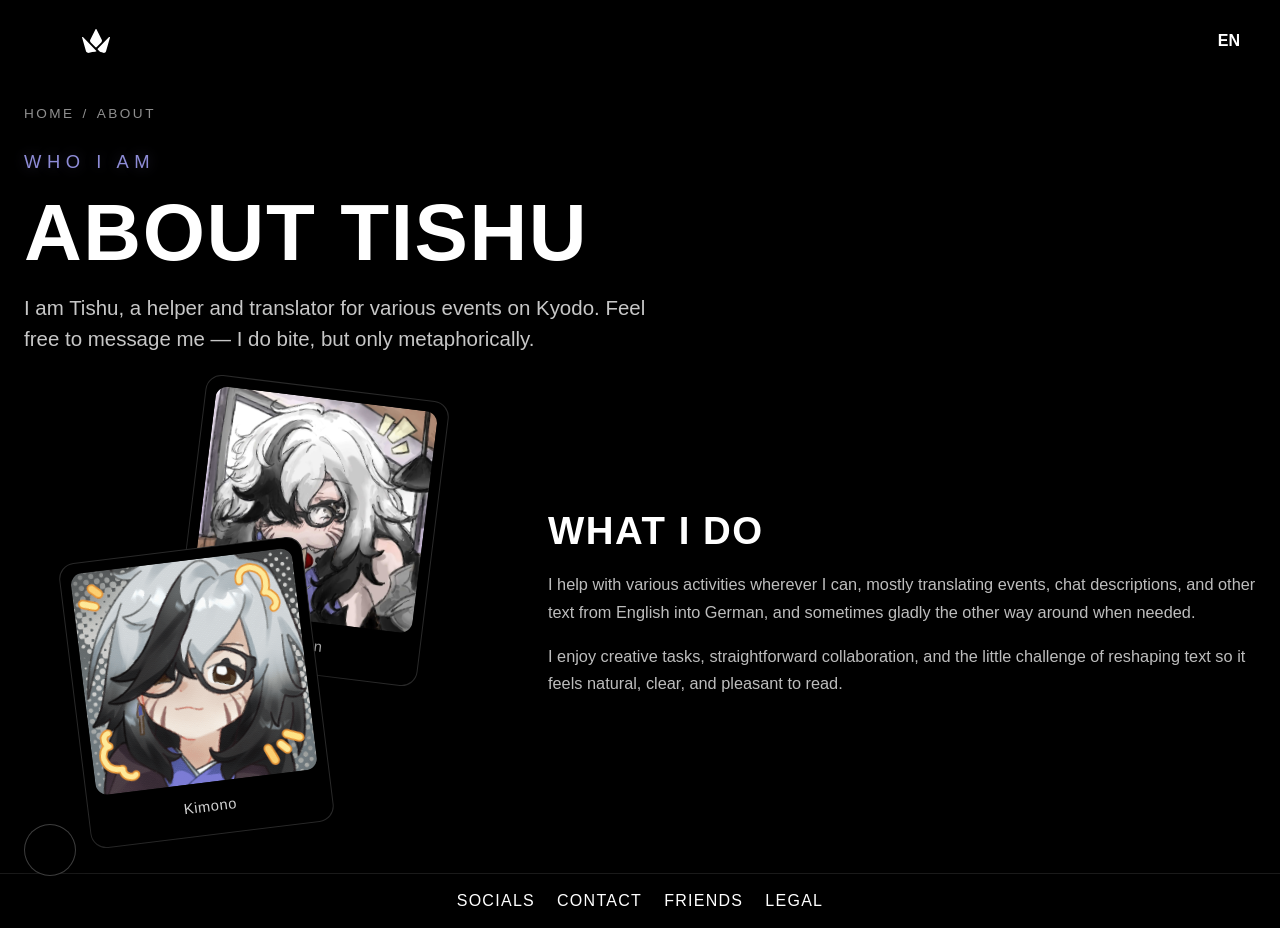
==== about.html @ 351fbd19 "Update font styles and preconnect links for improved performance and aesthetics" ====
<!DOCTYPE html>
<html lang="de">
<head>
	<meta charset="UTF-8">
	<meta name="viewport" content="width=device-width, initial-scale=1.0">
	<title>Tishu — About me</title>
	<meta
		name="description"
		content="Über Tishu: Streaming, Content Creation und Studium an der THA aus der Region Augsburg."
	>
	<link rel="preconnect" href="https://fonts.googleapis.com">
	<link rel="preconnect" href="https://fonts.gstatic.com" crossorigin>
	<link rel="preconnect" href="https://cdn.jsdelivr.net" crossorigin>
	<link
		href="https://fonts.googleapis.com/css2?family=Hachi+Maru+Pop&family=Kosugi+Maru&display=swap"
		rel="stylesheet"
	>
	<link rel="stylesheet" href="assets/css/styles.css">
</head>
<body class="page-about">
	<div class="page-shell">
		<header class="site-header" data-header>
			<div class="header-inner">
				<div class="header-branding">
					<button
						class="menu-toggle"
						type="button"
						aria-label="Menü öffnen"
						aria-expanded="false"
						aria-controls="mobile-menu"
						data-menu-toggle
					>
						<span class="menu-icon menu-icon-equal" data-menu-icon-open>
							<i data-lucide="equal"></i>
						</span>
						<span class="menu-icon menu-icon-close" data-menu-icon-close>
							<i data-lucide="x"></i>
						</span>
					</button>

					<a class="brand-mark" href="https://throne.com/tishutox" aria-label="Tishu Startseite">
						<img src="assets/logo/logo.svg" alt="Tishu Logo">
					</a>
				</div>

				<div class="header-actions">
					<div class="language-switcher" data-language-switcher>
						<button
							class="language-trigger"
							type="button"
							aria-haspopup="true"
							aria-expanded="false"
							aria-label="Sprache auswählen"
							data-language-trigger
						>
							<span data-current-language>EN</span>
							<i data-lucide="chevron-down"></i>
						</button>
						<div class="language-menu" role="menu" aria-label="Sprachauswahl">
							<button type="button" data-language="en" class="is-active">EN</button>
							<button type="button" data-language="de">DE</button>
						</div>
					</div>
				</div>
			</div>
		</header>

		<section class="menu-panel" id="mobile-menu" aria-hidden="true" data-mobile-menu>
			<nav class="mobile-nav" aria-label="Hauptnavigation">
				<a href="index.html" data-i18n="nav.home">START</a>
				<a href="about.html" data-i18n="nav.about">ÜBER</a>
				<a href="gallery.html" data-i18n="nav.gallery">GALERIE</a>
			</nav>
		</section>

		<main class="about-main">
			<section class="about-hero">
				<div class="about-hero-inner">
					<nav class="breadcrumb" aria-label="Breadcrumb">
						<a href="index.html" data-i18n="about.breadcrumbHome">START</a>
						<span aria-hidden="true">/</span>
						<span data-i18n="about.breadcrumbCurrent">ÜBER</span>
					</nav>
					<p class="eyebrow" data-i18n="about.eyebrow">WER ICH BIN</p>
					<h1 data-i18n="about.title">ÜBER TISHU</h1>
					<p class="about-lead" data-i18n="about.lead">Ich bin Tishu und verbinde Streaming, Content Creation und mein Studium an der THA in der Region Augsburg. Bei mir treffen Anime, Gaming, Horror, Fantasy und Competitive Content auf eine Person, die auch gern über sich selbst lacht.</p>
				</div>
			</section>

			<section class="about-story">
				<div class="about-story-inner">
					<div class="about-photo-grid">
						<figure class="photo-frame" role="button" tabindex="0" data-image-trigger data-image-credit="https://vgen.co/Nova_047" aria-label="Kimono Bild vergrößern">
							<div class="photo-frame-img">
								<img src="assets/img/pic-1.gif" alt="Tishu Momentaufnahme">
							</div>
							<figcaption data-i18n="about.photoCaption1">Kimono</figcaption>
						</figure>
						<figure class="photo-frame" role="button" tabindex="0" data-image-trigger data-image-credit="https://erisartzz.carrd.co/" aria-label="Ramen Bild vergrößern">
							<div class="photo-frame-img">
								<img src="assets/img/pic-2.jpg" alt="Tishu Momentaufnahme">
							</div>
							<figcaption data-i18n="about.photoCaption2">Ramen</figcaption>
						</figure>
					</div>
					<div class="about-story-text">
						<h2 data-i18n="about.storyTitle">WAS ICH SO MACHE</h2>
						<p data-i18n="about.storyText">Ich streame Games, rede über Dinge, die mich begeistern, und nehme euch mit in meine kleinen digitalen Eskalationen. Mal taktisch, mal komplett lost, aber selten ohne Meinung.</p>
						<p data-i18n="about.storyText2">Zwischen Anime-Rabbit-Holes, Horror, Fantasy und Competitive Grind entsteht Content mit Persönlichkeit. Wenn dabei ein Plan existiert, wurde er vermutlich gerade von mir selbst vergessen.</p>
					</div>
				</div>
			</section>

		</main>

		<footer class="site-footer">
			<nav class="footer-nav" aria-label="Footer Navigation">
				<a href="#" data-i18n="footer.socials" data-socials-trigger>SOZIALES</a>
				<a href="#" data-i18n="footer.contact" data-contact-trigger>KONTAKT</a>
				<a href="#" data-i18n="nav.friends" data-friends-trigger>FRIENDS</a>
				<a href="#" data-i18n="footer.legal" data-legal-trigger>RECHTLICHES</a>
			</nav>
		</footer>
	</div>

	<button class="cookie-trigger" type="button" aria-label="Cookie-Einstellungen öffnen" data-cookie-trigger>
		<i data-lucide="cookie"></i>
	</button>

	<div class="cookie-modal" role="dialog" aria-modal="true" aria-labelledby="cookie-modal-title" aria-hidden="true" data-cookie-modal>
		<div class="cookie-modal-content">
			<div class="cookie-modal-header">
				<div class="cookie-modal-title">
					<h2 id="cookie-modal-title" data-i18n="cookie.title">COOKIE-EINSTELLUNGEN</h2>
				</div>
				<button class="cookie-modal-dismiss" type="button" aria-label="Cookie-Einstellungen schließen" data-cookie-close>
					<i data-lucide="x" aria-hidden="true"></i>
				</button>
			</div>

			<div class="cookie-modal-rule"></div>
			<div class="cookie-modal-notice">
				<i data-lucide="info" aria-hidden="true"></i>
				<p data-i18n="cookie.intro">Hier erfährst du, wie ich Cookies und ähnliche Technologien verwende.</p>
			</div>

			<section class="cookie-modal-section">
				<h3 data-i18n="cookie.purposeTitle">WARUM ICH COOKIES VERWENDE</h3>
				<p data-i18n="cookie.purpose">Cookies und lokale Speicherungen helfen mir dabei, Spracheinstellungen zu speichern und die Website zuverlässig bereitzustellen. Ich nutze sie nicht für personalisierte Werbung.</p>
			</section>

			<section class="cookie-modal-section">
				<h3 data-i18n="cookie.dataTitle">WELCHE DATEN ICH SPEICHERE</h3>
				<p data-i18n="cookie.data">Deine zuletzt ausgewählte Sprache wird lokal in deinem Browser gespeichert. Dadurch bleibt sie beim Aktualisieren und beim späteren Öffnen der Seite erhalten. Diese Einstellung übertrage ich nicht.</p>
			</section>

			<section class="cookie-modal-section">
				<h3 data-i18n="cookie.controlTitle">DEINE AUSWAHL</h3>
				<p data-i18n="cookie.control">Du kannst gespeicherte Website-Daten jederzeit über die Einstellungen deines Browsers löschen. Wenn du eine andere Sprache auswählst, übernehme ich die neue Auswahl automatisch.</p>
			</section>

		</div>
	</div>

	<div class="cookie-modal" role="dialog" aria-modal="true" aria-labelledby="contact-modal-title" aria-hidden="true" data-contact-modal>
		<div class="cookie-modal-content">
			<div class="cookie-modal-header">
				<div class="cookie-modal-title">
					<h2 id="contact-modal-title" data-i18n="contactModal.title">KONTAKT</h2>
				</div>
				<button class="cookie-modal-dismiss" type="button" aria-label="Kontakt schließen" data-contact-close>
					<i data-lucide="x" aria-hidden="true"></i>
				</button>
			</div>

			<div class="cookie-modal-rule"></div>
			<div class="cookie-modal-notice">
				<i data-lucide="message-circle" aria-hidden="true"></i>
				<p data-i18n="contactModal.intro">Hier erreichst du mich am schnellsten.</p>
			</div>

			<section class="cookie-modal-section">
				<h3 data-i18n="contactModal.emailLabel">E-MAIL</h3>
				<p data-i18n="contactModal.emailText">Schreib mir einfach eine Nachricht, ich antworte so schnell wie möglich.</p>
				<p><a class="modal-link" href="mailto:tishutox@proton.me">tishutox@proton.me</a></p>
			</section>

			<section class="cookie-modal-section">
				<h3 data-i18n="contactModal.responseTitle">ANTWORTZEIT</h3>
				<p data-i18n="contactModal.responseText">Ich versuche, innerhalb weniger Tage zu antworten. Bei viel los kann es auch mal etwas länger dauern, ich melde mich aber garantiert zurück.</p>
			</section>
		</div>
	</div>

	<div class="cookie-modal" role="dialog" aria-modal="true" aria-labelledby="legal-modal-title" aria-hidden="true" data-legal-modal>
		<div class="cookie-modal-content">
			<div class="cookie-modal-header">
				<div class="cookie-modal-title">
					<h2 id="legal-modal-title" data-i18n="legalModal.title">RECHTLICHES</h2>
				</div>
				<button class="cookie-modal-dismiss" type="button" aria-label="Rechtliches schließen" data-legal-close>
					<i data-lucide="x" aria-hidden="true"></i>
				</button>
			</div>

			<div class="cookie-modal-rule"></div>
			<div class="cookie-modal-notice">
				<i data-lucide="scale" aria-hidden="true"></i>
				<p data-i18n="legalModal.intro">Ein kurzer Überblick zu rechtlichen Hinweisen dieser Seite.</p>
			</div>

			<section class="cookie-modal-section">
				<h3 data-i18n="legalModal.responsibleTitle">VERANTWORTLICH FÜR DEN INHALT</h3>
				<p data-i18n="legalModal.responsibleText">Diese Website ist ein privates, nicht-kommerzielles Projekt von Tishu. Bei Fragen oder rechtlichen Anliegen erreichst du mich per E-Mail:</p>
				<p><a class="modal-link" href="mailto:tishutox@proton.me">tishutox@proton.me</a></p>
			</section>

			<section class="cookie-modal-section">
				<h3 data-i18n="legalModal.copyrightTitle">URHEBERRECHTE</h3>
				<p data-i18n="legalModal.copyrightText">Genannte Spiele-, Marken- und Firmennamen gehören ihren jeweiligen Rechteinhabern. Ich beanspruche keine Rechte an fremden Inhalten und verwende sie ausschließlich zu Informations- und Fanzwecken.</p>
			</section>
		</div>
	</div>

	<div class="cookie-modal" role="dialog" aria-modal="true" aria-labelledby="socials-modal-title" aria-hidden="true" data-socials-modal>
		<div class="cookie-modal-content">
			<div class="cookie-modal-header">
				<div class="cookie-modal-title">
					<h2 id="socials-modal-title" data-i18n="socialsModal.title">SOZIALES</h2>
				</div>
				<button class="cookie-modal-dismiss" type="button" aria-label="Soziales schließen" data-socials-close>
					<i data-lucide="x" aria-hidden="true"></i>
				</button>
			</div>

			<div class="cookie-modal-rule"></div>
			<div class="cookie-modal-notice">
				<i data-lucide="share-2" aria-hidden="true"></i>
				<p data-i18n="socialsModal.intro">Hier findest du mich auf anderen Plattformen.</p>
			</div>

			<section class="cookie-modal-section">
				<h3 data-i18n="socialsModal.instagramLabel">INSTAGRAM</h3>
				<p data-i18n="socialsModal.instagramText">Einblicke hinter die Kulissen, Ankündigungen und ab und zu ein bisschen Alltag.</p>
				<p><a class="modal-link" href="https://instagram.com/tishutox" target="_blank" rel="noopener noreferrer">instagram.com/tishutox</a></p>
			</section>

			<section class="cookie-modal-section">
				<h3 data-i18n="socialsModal.twitchLabel">TWITCH</h3>
				<p data-i18n="socialsModal.twitchText">Hier streame ich Games, Events und alles, was gerade ansteht – schau vorbei und sag Hi im Chat.</p>
				<p><a class="modal-link" href="https://twitch.tv/tishutox" target="_blank" rel="noopener noreferrer">twitch.tv/tishutox</a></p>
			</section>

			<section class="cookie-modal-section">
				<h3 data-i18n="socialsModal.instagramSecondaryLabel">INSTAGRAM (TTV)</h3>
				<p data-i18n="socialsModal.instagramSecondaryText">Mein zweiter Account rund ums Streaming und Behind-the-Scenes.</p>
				<p><a class="modal-link" href="https://instagram.com/tishutoxttv" target="_blank" rel="noopener noreferrer">instagram.com/tishutoxttv</a></p>
			</section>

			<section class="cookie-modal-section">
				<h3 data-i18n="socialsModal.xLabel">X</h3>
				<p data-i18n="socialsModal.xText">Kurze Updates, Gedanken und alles, was gerade passiert.</p>
				<p><a class="modal-link" href="https://x.com/tishutox" target="_blank" rel="noopener noreferrer">x.com/tishutox</a></p>
			</section>
		</div>
	</div>

	<div class="image-modal" role="dialog" aria-modal="true" aria-labelledby="image-modal-caption" aria-hidden="true" data-image-modal>
		<div class="image-modal-content">
			<button class="image-modal-close" type="button" aria-label="Bild schließen" data-image-close>
				<i data-lucide="x" aria-hidden="true"></i>
			</button>
			<img class="image-modal-preview" src="" alt="" data-image-preview>
			<p class="image-modal-caption" id="image-modal-caption" data-image-caption></p>
		</div>
	</div>

	<div class="cookie-modal" role="dialog" aria-modal="true" aria-labelledby="friends-modal-title" aria-hidden="true" data-friends-modal>
		<div class="cookie-modal-content">
			<div class="cookie-modal-header">
				<div class="cookie-modal-title">
					<h2 id="friends-modal-title" data-i18n="friendsModal.title">FRIENDS</h2>
				</div>
				<button class="cookie-modal-dismiss" type="button" aria-label="Friends schließen" data-friends-close>
					<i data-lucide="x" aria-hidden="true"></i>
				</button>
			</div>
			<div class="cookie-modal-rule"></div>
			<div class="cookie-modal-notice">
				<i data-lucide="heart" aria-hidden="true"></i>
				<div>
					<strong data-i18n="friendsModal.introTitle">MEINE FREUND*INNEN</strong>
					<p data-i18n="friendsModal.introText">Vier Menschen, deren Profile ich gerne mit euch teile.</p>
				</div>
			</div>
			<section class="cookie-modal-section">
				<h3>STAR</h3>
				<p data-i18n="friendsModal.starText">Star ist eine nette Person, mit der ich schon öfter zusammengearbeitet habe. Gemeinsam habe ich Eventposts, Chats und weitere Inhalte übersetzt – zuerst auf Amino, heute auf Kyodo.</p>
				<p><a class="modal-link" href="https://kyodo.app/s/u/sternchen_star" target="_blank" rel="noopener noreferrer">kyodo.app/s/u/sternchen_star</a></p>
			</section>

			<section class="cookie-modal-section">
				<h3>GRAVE</h3>
				<p data-i18n="friendsModal.graveText">Mit Grave verbindet mich eine langjährige Freundschaft aus der Leader-Amino-Zeit. Durch Grave wurde ich auf Project Z aufmerksam, wo ich kurze Zeit als Volunteer tätig war.</p>
				<p><a class="modal-link" href="https://kyodo.app/s/u/gravemind" target="_blank" rel="noopener noreferrer">kyodo.app/s/u/gravemind</a></p>
			</section>

			<section class="cookie-modal-section">
				<h3>MOPPIE</h3>
				<p data-i18n="friendsModal.moppieText">Moppie ist eine gute Freundin, die ihr allererstes Event unter meiner Führung hatte und anschließend als Leaderin in meiner Community geblieben ist.</p>
				<p><a class="modal-link" href="https://kyodo.app/s/u/mop" target="_blank" rel="noopener noreferrer">kyodo.app/s/u/mop</a></p>
			</section>

			<section class="cookie-modal-section">
				<h3>SWISS</h3>
				<p data-i18n="friendsModal.swissText">Swiss ist ebenfalls eine gute Freundin und hat unter meiner Leitung beim selben Event wie Moppie mitgeholfen.</p>
				<p><a class="modal-link" href="https://kyodo.app/s/u/swiss" target="_blank" rel="noopener noreferrer">kyodo.app/s/u/swiss</a></p>
			</section>
		</div>
	</div>

	<script src="https://unpkg.com/lucide@latest"></script>
	<script src="assets/js/main.js"></script>
</body>
</html>
---- assets/css/styles.css ----
﻿@font-face {
	font-family: "LINE Seed JP";
	font-weight: 100;
	font-style: normal;
	font-display: swap;
	src: local("LINE Seed JP Thin"),
		url("https://cdn.jsdelivr.net/npm/line-seed-jp@0.0.5/woff2/LINESeedJP_OTF_Th.woff2") format("woff2"),
		url("https://cdn.jsdelivr.net/npm/line-seed-jp@0.0.5/woff/LINESeedJP_OTF_Th.woff") format("woff");
}

@font-face {
	font-family: "LINE Seed JP";
	font-weight: 400;
	font-style: normal;
	font-display: swap;
	src: local("LINE Seed JP Regular"),
		url("https://cdn.jsdelivr.net/npm/line-seed-jp@0.0.5/woff2/LINESeedJP_OTF_Rg.woff2") format("woff2"),
		url("https://cdn.jsdelivr.net/npm/line-seed-jp@0.0.5/woff/LINESeedJP_OTF_Rg.woff") format("woff");
}

@font-face {
	font-family: "LINE Seed JP";
	font-weight: 700;
	font-style: normal;
	font-display: swap;
	src: local("LINE Seed JP Bold"),
		url("https://cdn.jsdelivr.net/npm/line-seed-jp@0.0.5/woff2/LINESeedJP_OTF_Bd.woff2") format("woff2"),
		url("https://cdn.jsdelivr.net/npm/line-seed-jp@0.0.5/woff/LINESeedJP_OTF_Bd.woff") format("woff");
}

@font-face {
	font-family: "LINE Seed JP";
	font-weight: 800;
	font-style: normal;
	font-display: swap;
	src: local("LINE Seed JP ExtraBold"),
		url("https://cdn.jsdelivr.net/npm/line-seed-jp@0.0.5/woff2/LINESeedJP_OTF_Eb.woff2") format("woff2"),
		url("https://cdn.jsdelivr.net/npm/line-seed-jp@0.0.5/woff/LINESeedJP_OTF_Eb.woff") format("woff");
}

:root {
	--bg: #f3ede2;
	--surface: rgba(255, 255, 255, 0.92);
	--surface-strong: #ffffff;
	--surface-dark: rgba(10, 10, 10, 0.74);
	--text: #141414;
	--text-soft: rgba(20, 20, 20, 0.72);
	--text-inverse: #ffffff;
	--line: rgba(255, 255, 255, 0.14);
	--line-dark: rgba(20, 20, 20, 0.12);
	--accent: #b89a62;
	--accent-deep: #6d1f2a;
	--anime-accent: #8e8cd7;
	--radius-small: 12px;
	--radius: 16px;
	--radius-large: 20px;
	--header-height: 82px;
	--content-width: min(1280px, calc(100vw - 48px));
	--transition: 220ms cubic-bezier(0.22, 1, 0.36, 1);
	--hero-image: url("../img/hero-bg.jpg");
}

* {
	box-sizing: border-box;
}

html {
	height: 100%;
	scroll-behavior: smooth;
}

body {
	min-height: 100%;
	margin: 0;
	font-family: "LINE Seed JP", sans-serif;
	background: var(--bg);
	color: var(--text);
}

body.menu-open {
	overflow: hidden;
	background: #ffffff;
}

body.page-home,
.page-home .page-shell,
.page-home main {
	background: #000000;
}

a {
	color: inherit;
	text-decoration: none;
}

button {
	font: inherit;
}

.page-shell {
	min-height: 100svh;
	position: relative;
	display: flex;
	flex-direction: column;
}

main {
	height: auto;
}

.site-header {
	position: fixed;
	inset: 0 0 auto;
	z-index: 40;
	color: var(--text-inverse);
	background: #000000;
	transition: background-color var(--transition), color var(--transition), border-color var(--transition);
}

.header-inner {
	width: 100%;
	margin: 0 auto;
	min-height: var(--header-height);
	display: flex;
	justify-content: space-between;
	align-items: center;
	gap: 20px;
	padding: 0 28px;
}

.page-shell.menu-open .site-header {
	background: #ffffff;
	color: var(--text);
}

.menu-toggle,
.language-trigger,
.language-menu button,
.mobile-language-actions button {
	border: 0;
	background: none;
	padding: 0;
	cursor: pointer;
}

.menu-toggle {
	display: inline-flex;
	width: 42px;
	height: 42px;
	align-items: center;
	font-weight: 700;
	justify-content: center;
	color: currentColor;
	position: relative;
}

.footer-nav a,
.mobile-nav a,
.hero-cta,
.language-menu button,
.mobile-language-actions button,
.menu-toggle {
	font-family: "LINE Seed JP", sans-serif;
	letter-spacing: 0.08em;
}

html[lang] .language-trigger,
html[lang] .language-menu button,
html[lang] .mobile-language-actions button {
	font-family: "Kosugi Maru", sans-serif;
}

.footer-nav a,
.mobile-nav a {
	font-size: 1rem;
	position: relative;
}

.footer-nav a::after,
.mobile-nav a::after {
	content: "";
	position: absolute;
	left: 0;
	bottom: -5px;
	width: 100%;
	height: 1px;
	background: currentColor;
	transform: scaleX(0);
	transform-origin: left;
	transition: transform var(--transition);
}

.footer-nav a:hover::after,
.footer-nav a:focus-visible::after,
.mobile-nav a:hover::after,
.mobile-nav a:focus-visible::after {
	transform: scaleX(1);
}

.header-branding {
	display: flex;
	align-items: center;
	gap: 12px;
	min-height: var(--header-height);
	line-height: 0;
}

.brand-mark {
	display: inline-flex;
	align-items: center;
	justify-content: center;
	align-self: center;
	width: 28px;
	height: 28px;
	flex-shrink: 0;
	line-height: 0;
}

.brand-mark img {
	display: block;
	width: 100%;
	height: 100%;
	object-fit: contain;
	transition: filter var(--transition);
}

	.site-header .brand-mark img {
	filter: brightness(0) invert(1);
}

.page-shell.menu-open .site-header .brand-mark img {
	filter: brightness(0);
}

.header-actions {
	display: flex;
	align-items: center;
	gap: 14px;
}

.language-switcher {
	position: relative;
}

.language-trigger {
	display: inline-flex;
	align-items: center;
	gap: 8px;
	min-height: 42px;
	padding: 0 4px 0 12px;
	border-radius: 8px;
	font-weight: 700;
	color: inherit;
	background: transparent;
	transition: color var(--transition);
}

.language-trigger svg {
	width: 20px;
	height: 20px;
	stroke-width: 2;
	transition: transform var(--transition);
}

.language-switcher.is-open .language-trigger svg {
	transform: rotate(180deg);
}

.language-menu {
	position: absolute;
	top: calc(100% + 10px);
	right: 0;
	min-width: 88px;
	display: grid;
	gap: 4px;
	padding: 8px;
	background: rgba(255, 255, 255, 0.96);
	border: 1px solid rgba(20, 20, 20, 0.08);
	border-radius: 8px;
	box-shadow: 0 18px 42px rgba(0, 0, 0, 0.18);
	opacity: 0;
	visibility: hidden;
	transform: translateY(-8px);
	transition: opacity var(--transition), transform var(--transition), visibility var(--transition);
}

.language-switcher.is-open .language-menu {
	opacity: 1;
	visibility: visible;
	transform: translateY(0);
}

.language-menu button,
.mobile-language-actions button {
	min-height: 42px;
	padding: 0 14px;
	border-radius: 8px;
	font-weight: 700;
	color: var(--text);
	text-align: center;
	transition: background-color var(--transition), color var(--transition);
}

.language-menu button.is-active,
.mobile-language-actions button.is-active,
.language-menu button:hover,
.language-menu button:focus-visible,
.mobile-language-actions button:hover,
.mobile-language-actions button:focus-visible {
	background: #000000;
	color: var(--text-inverse);
}

.hero {
	position: relative;
	height: 100svh;
	min-height: 100svh;
	display: flex;
	align-items: center;
	padding: calc(var(--header-height) + 24px) 24px 40px;
	overflow: clip;
	isolation: isolate;
	box-sizing: border-box;
	background:
		linear-gradient(180deg, rgba(6, 8, 11, 0.24), rgba(6, 8, 11, 0.72)),
		linear-gradient(115deg, rgba(109, 31, 42, 0.38), rgba(17, 17, 17, 0.12) 42%, rgba(184, 154, 98, 0.28)),
		var(--hero-image) center/cover no-repeat;
}

.hero-backdrop {
	position: absolute;
	inset: 0;
	background:
		radial-gradient(circle at top left, rgba(255, 255, 255, 0.14), transparent 26%),
		radial-gradient(circle at bottom right, rgba(184, 154, 98, 0.2), transparent 32%);
	mix-blend-mode: screen;
	pointer-events: none;
}

.hero-content {
	position: relative;
	z-index: 1;
	width: min(100%, var(--content-width));
	margin: 0 auto;
	color: var(--text-inverse);
	display: grid;
	justify-items: center;
	text-align: center;
	gap: 18px;
	animation: rise-in 720ms cubic-bezier(0.22, 1, 0.36, 1) both;
}

.eyebrow {
	margin: 0;
	font-family: "LINE Seed JP", sans-serif;
	font-size: clamp(2.4rem, 7vw, 6rem);
	font-weight: 400;
	line-height: 1.2;
	letter-spacing: 0.12em;
}

.hero-motto {
	font-family: "Hachi Maru Pop", cursive;
	font-weight: 400;
	transform-origin: center;
	letter-spacing: 0.04em;
}

.mobile-language-block p {
	margin: 0;
	font-family: "LINE Seed JP", sans-serif;
	font-size: 0.9rem;
	letter-spacing: 0.24em;
}

.hero h1 {
	margin: 0;
	max-width: 10ch;
	font-family: "LINE Seed JP", sans-serif;
	font-size: clamp(4rem, 12vw, 8.5rem);
	line-height: 0.88;
	letter-spacing: 0.02em;
	text-wrap: balance;
}

.hero-copy {
	max-width: 600px;
	margin: 0;
	font-size: clamp(1.1rem, 1.8vw, 1.35rem);
	line-height: 1.28;
	color: rgba(255, 255, 255, 0.82);
}

.hero-cta {
	display: inline-flex;
	align-items: center;
	justify-content: center;
	min-width: 178px;
	min-height: 58px;
	padding: 0 28px;
	background: var(--surface-strong);
	color: var(--text);
	font-size: 1.05rem;
	transition: transform var(--transition), background-color var(--transition), color var(--transition);
}

.hero-cta:hover,
.hero-cta:focus-visible {
	transform: translateY(-3px);
	background: var(--accent);
	color: var(--text-inverse);
}

.about-cta .hero-cta {
	border: 1px solid var(--text-inverse);
	background: #000000;
	color: var(--text-inverse);
	transition: background-color var(--transition), color var(--transition);
}

.about-cta .hero-cta:hover,
.about-cta .hero-cta:focus-visible {
	transform: none;
	background: var(--text-inverse);
	color: var(--text);
}

.site-footer {
	position: relative;
	z-index: 20;
	width: 100%;
	margin-top: auto;
	background: #000000;
	border-top: 1px solid rgba(255, 255, 255, 0.1);
	box-shadow: 0 -18px 36px rgba(0, 0, 0, 0.24);
}

.cookie-trigger {
	position: fixed;
	left: 24px;
	bottom: 24px;
	z-index: 60;
	display: grid;
	place-items: center;
	width: 52px;
	height: 52px;
	border: 1px solid rgba(255, 255, 255, 0.24);
	border-radius: 50%;
	background: #000000;
	color: var(--text-inverse);
	box-shadow: 0 12px 28px rgba(0, 0, 0, 0.24);
	cursor: pointer;
	transition: transform var(--transition), background-color var(--transition);
}

.cookie-trigger:hover,
.cookie-trigger:focus-visible {
	background: #000000;
	transform: none;
}

.cookie-trigger svg {
	width: 24px;
	height: 24px;
}

.cookie-modal {
	position: fixed;
	inset: 0;
	z-index: 70;
	display: grid;
	place-items: center;
	padding: 24px;
	background: rgba(10, 10, 10, 0.58);
	opacity: 0;
	visibility: hidden;
	pointer-events: none;
	transition: opacity var(--transition), visibility var(--transition);
}

.cookie-modal.is-open {
	opacity: 1;
	visibility: visible;
	pointer-events: auto;
}

.cookie-modal-content {
	width: min(760px, 100%);
	max-height: min(760px, 100%);
	overflow-y: auto;
	padding: 32px 36px 36px;
	border: 1px solid rgba(20, 20, 20, 0.1);
	border-radius: 8px;
	background: #000000;
	color: var(--text-inverse);
	font-family: "LINE Seed JP", sans-serif;
	box-shadow: inset 0 4px 0 0 #FFFFFF, 0 24px 70px rgba(0, 0, 0, 0.28);
	transform: translateY(18px);
	transition: transform var(--transition);
}

.cookie-modal.is-open .cookie-modal-content {
	transform: translateY(0);
}

.cookie-modal-header,
.cookie-modal-title {
	display: flex;
	align-items: center;
}

.cookie-modal-header {
	justify-content: space-between;
	gap: 20px;
}

.cookie-modal-title {
	gap: 12px;
}

.cookie-modal-title svg {
	width: 25px;
	height: 25px;
	stroke-width: 2.2;
}

.cookie-modal-content h2 {
	margin: 0;
	font-size: clamp(1.45rem, 3vw, 2rem);
	line-height: 1.1;
}

.cookie-modal-dismiss {
	display: grid;
	place-items: center;
	width: 40px;
	height: 40px;
	padding: 0;
	border: 0;
	background: transparent;
	color: var(--text-inverse);
	cursor: pointer;
	transition: background-color var(--transition), color var(--transition);
}

.cookie-modal-dismiss:hover,
.cookie-modal-dismiss:focus-visible {
	background: #000000;
	color: var(--text-inverse);
}

.cookie-modal-dismiss svg {
	width: 22px;
	height: 22px;
}

.cookie-modal-rule {
	height: 1px;
	margin: 24px 0 26px;
	background: var(--line-dark);
	border-radius: 999px;
}

.cookie-modal-notice {
	display: flex;
	align-items: center;
	gap: 14px;
	margin: 0 0 28px;
	padding: 18px 20px;
	border: 1px solid rgba(255, 255, 255, 0.62);
	border-radius: 8px;
	background: rgba(255, 255, 255, 0.08);
	color: var(--text-inverse);
}

.cookie-modal-notice svg {
	flex: 0 0 auto;
	width: 21px;
	height: 21px;
	color: #FFFFFF;
}

.cookie-modal-notice p {
	margin: 0;
	color: var(--text-inverse);
	font-size: 0.98rem;
	line-height: 1.6;
}

.cookie-modal-notice div {
	display: grid;
	gap: 4px;
}

.cookie-modal-notice strong {
	font-size: 0.78rem;
	letter-spacing: 0.12em;
}

.cookie-modal-section {
	padding-top: 22px;
	border-top: 1px solid var(--line-dark);
}

.cookie-modal-section h3 {
	margin: 0 0 8px;
	font-size: 1.05rem;
	letter-spacing: 0.03em;
}

.cookie-modal-section p {
	margin: 0 0 20px;
	color: rgba(255, 255, 255, 0.78);
	font-size: 0.95rem;
	line-height: 1.6;
}

.modal-link {
	color: var(--anime-accent);
	font-size: 0.95rem;
	text-decoration: underline;
	text-underline-offset: 3px;
	transition: color var(--transition);
}

.modal-link:hover,
.modal-link:focus-visible {
	color: #FFFFFF;
}

.footer-nav {
	display: flex;
	align-items: center;
	gap: 22px;
	min-height: 54px;
	padding: 0 28px;
	color: var(--text-inverse);
	justify-content: center;
	flex-wrap: wrap;
}


.menu-icon {
	position: absolute;
	inset: 0;
	display: flex;
	align-items: center;
	justify-content: center;
	pointer-events: none;
	transition: opacity var(--transition), transform var(--transition);
}

.menu-icon-equal {
	opacity: 1;
	transform: rotate(0deg) scale(1);
}

.menu-icon-close {
	opacity: 0;
	transform: rotate(-90deg) scale(0.7);
}

.page-shell.menu-open .menu-icon-equal {
	opacity: 0;
	transform: rotate(90deg) scale(0.7);
}

.page-shell.menu-open .menu-icon-close {
	opacity: 1;
	transform: rotate(0deg) scale(1);
}

.menu-panel {
	position: fixed;
	inset: var(--header-height) 0 0;
	z-index: 34;
	display: grid;
	place-items: center;
	padding: 32px 24px 48px;
	background: #ffffff;
	color: var(--text);
	opacity: 0;
	visibility: hidden;
	pointer-events: none;
	transition: opacity var(--transition), visibility var(--transition);
}


.menu-panel .mobile-nav {
	transform: translateY(28px);
	transition: transform 280ms cubic-bezier(0.22, 1, 0.36, 1), opacity var(--transition);
	opacity: 0;
}

.menu-panel-inner,
.menu-panel {
	align-content: center;
}

.menu-panel {
	display: grid;
	gap: 32px;
}

.mobile-nav {
	display: grid;
	gap: 20px;
	justify-items: center;
}

.mobile-nav a {
	font-size: clamp(2.1rem, 4.5vw, 3.4rem);
}

.mobile-language-actions {
	display: flex;
	gap: 10px;
}

.mobile-language-actions button {
	min-width: 72px;
	min-height: 46px;
	border: 1px solid rgba(20, 20, 20, 0.12);
	color: var(--text);
}


.page-shell.menu-open .menu-panel {
	opacity: 1;
	visibility: visible;
	pointer-events: auto;
}


.page-shell.menu-open .menu-panel .mobile-nav {
	opacity: 1;
	transform: translateY(0);
}

.page-shell.menu-open main,
.page-shell.menu-open .site-footer {
	visibility: hidden;
	pointer-events: none;
}

@keyframes rise-in {
	from {
		opacity: 0;
		transform: translateY(36px);
	}

	to {
		opacity: 1;
		transform: translateY(0);
	}
}

@media (max-width: 820px) {
	:root {
		--content-width: min(100vw - 32px, 100%);
		--header-height: 74px;
	}

	.page-home .hero {
		height: calc(100svh + 12px);
		min-height: calc(100svh + 12px);
	}

	.header-inner {
		min-height: var(--header-height);
		padding: 0 12px;
		gap: 10px;
	}

	.brand-mark {
		width: 24px;
		height: 24px;
	}

	.language-trigger {
		min-height: 38px;
		padding: 0 2px 0 10px;
	}

	.hero {
		align-items: center;
		padding: calc(var(--header-height) + 20px) 16px 28px;
	}

	.hero h1 {
		max-width: 8ch;
		font-size: clamp(2.9rem, 16vw, 5.2rem);
	}

	.hero-motto {
		max-width: 100%;
		font-size: clamp(2rem, 11vw, 3.8rem);
		line-height: 1;
		letter-spacing: 0.01em;
		white-space: pre-line;
		text-align: center;
	}

	.hero-copy {
		max-width: 26ch;
		font-size: 1rem;
	}

	.footer-nav {
		width: 100%;
		flex-wrap: wrap;
		gap: 12px 18px;
		padding: 14px 16px;
		min-height: auto;
		justify-content: center;
		text-align: center;
	}
}

@media (max-width: 580px) {
	.cookie-trigger {
		left: 16px;
		bottom: 16px;
	}
}

.language-trigger,
.language-menu button,
.mobile-language-actions button,
.hero-cta,
.photo-frame-img,
.image-modal-close,
.game-info-icon {
	border-radius: var(--radius-small);
}

.language-menu,
.photo-frame,
.image-modal-preview,
.event-card-banner,
.event-card-logo,
.game-card {
	border-radius: var(--radius);
}

.cookie-modal-content,
.cookie-modal-notice,
.event-card,
.game-info-box {
	border-radius: var(--radius-large);
}

body.page-gallery {
	background: #000000;
	color: var(--text-inverse);
	overflow-x: clip;
}

.page-gallery .gallery-main {
	flex: 1;
	background: #000000;
}

.gallery-content-inner {
	width: var(--content-width);
	margin: 0 auto;
}

.gallery-content {
	padding: 4px 24px 88px;
	background: #000000;
}

.gallery-toolbar {
	display: flex;
	flex-wrap: wrap;
	align-items: center;
	justify-content: flex-start;
	gap: 12px;
	margin-bottom: 20px;
}

.gallery-filters {
	display: flex;
	flex-wrap: wrap;
	gap: 8px;
}

.gallery-filters button {
	min-height: 40px;
	padding: 0 18px;
	border: 1px solid rgba(255, 255, 255, 0.28);
	border-radius: 999px;
	background: transparent;
	color: rgba(255, 255, 255, 0.78);
	font-family: "LINE Seed JP", sans-serif;
	font-size: 0.9rem;
	font-weight: 600;
	letter-spacing: 0.08em;
	cursor: pointer;
	transition: background-color var(--transition), color var(--transition);
}

.gallery-filters button:hover,
.gallery-filters button:focus-visible,
.gallery-filters button[aria-pressed="true"] {
	background: var(--anime-accent);
	border-color: var(--anime-accent);
	color: #111014;
}

.gallery-grid {
	display: grid;
	grid-template-columns: repeat(4, minmax(0, 1fr));
	align-items: start;
	gap: 12px;
}

.gallery-card--latest {
	grid-column: 1 / -1;
}

.gallery-card {
	position: relative;
	display: block;
	min-width: 0;
	margin: 0;
	padding: 0;
	border: 0;
	background: transparent;
	color: var(--text-inverse);
	text-align: left;
	cursor: zoom-in;
}

.gallery-card:focus-visible {
	outline: 2px solid var(--anime-accent);
	outline-offset: 3px;
}

.gallery-card[hidden],
.gallery-empty[hidden] {
	display: none;
}

.gallery-card-media {
	position: relative;
	display: block;
	width: 100%;
	overflow: hidden;
	border-radius: 8px;
	background: #0a0a0a;
}

.gallery-card-media img {
	display: block;
	width: 100%;
	height: auto;
	object-fit: contain;
	transition: transform 360ms cubic-bezier(0.22, 1, 0.36, 1);
}

.gallery-card:hover .gallery-card-media img,
.gallery-card:focus-visible .gallery-card-media img {
	transform: scale(1.04);
}

.gallery-card figcaption {
	position: absolute;
	width: 1px;
	height: 1px;
	padding: 0;
	margin: -1px;
	overflow: hidden;
	clip: rect(0, 0, 0, 0);
	white-space: nowrap;
	border: 0;
}

.gallery-empty {
	padding: 36px 20px;
	border: 1px solid rgba(142, 140, 215, 0.28);
	color: rgba(255, 255, 255, 0.74);
	text-align: center;
}

.gallery-empty p {
	margin: 0;
	line-height: 1.6;
}

@media (max-width: 760px) {
	.gallery-grid {
		grid-template-columns: repeat(3, minmax(0, 1fr));
		gap: 12px;
	}
}

@media (max-width: 520px) {
	.gallery-content {
		padding: 4px 20px 60px;
	}

	.gallery-filters {
		gap: 6px;
	}

	.gallery-filters button {
		min-height: 36px;
		padding: 0 12px;
	}

	.gallery-grid {
		grid-template-columns: repeat(2, minmax(0, 1fr));
		gap: 8px;
	}
}

@media (max-width: 580px) {
	.cookie-modal {
		padding: 16px;
	}

	.cookie-modal-content {
		padding: 24px 20px 28px;
	}

	.cookie-modal-notice {
		padding: 16px;
	}

	.header-branding {
		gap: 10px;
	}

	.header-actions {
		gap: 8px;
	}

	.language-trigger {
		min-width: 62px;
	}

	.hero-copy {
		max-width: 22ch;
	}

	.menu-panel {
		padding-inline: 16px;
	}
}

/* About page */
body.page-about {
	background: #000000;
	color: var(--text-inverse);
}

.page-about .about-hero,
.page-about .about-story,
.page-about .about-cta,
.page-about .about-main {
	font-family: "LINE Seed JP", sans-serif;
}

.about-main {
	height: auto;
	background: #000000;
}

.about-hero {
	padding: calc(var(--header-height) + 24px) 24px 28px;
	background: #000000;
}

.about-hero-inner {
	width: var(--content-width);
	margin: 0 auto;
	display: grid;
	gap: 18px;
}

.breadcrumb {
	display: flex;
	align-items: center;
	flex-wrap: wrap;
	gap: 8px;
	margin: 0 0 12px;
	font-size: 0.85rem;
	letter-spacing: 0.18em;
	color: rgba(255, 255, 255, 0.56);
}

.breadcrumb-prefix {
	display: inline-flex;
	align-items: center;
	gap: 8px;
	white-space: nowrap;
}

.breadcrumb-current {
	min-width: 0;
}

@media (max-width: 540px) {
	.page-game-detail .breadcrumb-current {
		flex-basis: 100%;
	}
}

.breadcrumb a {
	color: rgba(255, 255, 255, 0.56);
	transition: color var(--transition);
}

.breadcrumb a:hover,
.breadcrumb a:focus-visible {
	color: var(--text-inverse);
}

.about-hero .eyebrow {
	font-family: "LINE Seed JP", sans-serif;
	font-size: clamp(0.95rem, 2vw, 1.15rem);
	color: var(--anime-accent);
	letter-spacing: 0.3em;
	text-shadow: 0 0 14px rgba(142, 140, 215, 0.28);
}

.about-hero h1 {
	margin: 0;
	font-family: "LINE Seed JP", sans-serif;
	font-size: clamp(2.6rem, 7vw, 5rem);
	line-height: 1.05;
	letter-spacing: 0.02em;
}

.about-lead {
	max-width: 640px;
	margin: 0;
	font-size: clamp(1.05rem, 1.6vw, 1.3rem);
	line-height: 1.5;
	color: rgba(255, 255, 255, 0.78);
}

.about-story {
	padding: 4px 24px 36px;
	background: #000000;
}

.about-story-inner {
	width: var(--content-width);
	margin: 0 auto;
	display: grid;
	grid-template-columns: minmax(280px, 460px) 1fr;
	gap: 64px;
	align-items: center;
}

.about-photo-grid {
	position: relative;
	width: min(360px, 82vw);
	aspect-ratio: 1 / 1.25;
	margin: 0 auto;
}

.photo-frame {
	position: absolute;
	width: 68%;
	margin: 0;
	padding: 10px 10px 18px;
	border: 1px solid rgba(255, 255, 255, 0.16);
	border-radius: 10px;
	background: #000000;
	box-shadow: 0 24px 50px rgba(0, 0, 0, 0.5);
	cursor: zoom-in;
}

.photo-frame:first-child {
	left: 0;
	bottom: 0;
	z-index: 2;
	transform: rotate(-7deg);
}

.about-photo-grid .photo-frame:nth-child(2) {
	right: 0;
	top: 0;
	z-index: 1;
	transform: rotate(7deg);
}

.photo-frame-img {
	aspect-ratio: 1 / 1;
	overflow: hidden;
	border-radius: 8px;
	background: #0a0a0a;
}

.photo-frame-img img {
	width: 100%;
	height: 100%;
	object-fit: cover;
	display: block;
}

.photo-frame figcaption {
	margin-top: 14px;
	font-family: "LINE Seed JP", sans-serif;
	font-size: 0.92rem;
	letter-spacing: 0.04em;
	line-height: 1.4;
	text-align: center;
	color: rgba(255, 255, 255, 0.82);
}

.image-modal {
	position: fixed;
	inset: 0;
	z-index: 80;
	display: grid;
	place-items: center;
	padding: 32px;
	background: rgba(10, 10, 10, 0.78);
	opacity: 0;
	visibility: hidden;
	pointer-events: none;
	transition: opacity var(--transition), visibility var(--transition);
}

.image-modal.is-open {
	opacity: 1;
	visibility: visible;
	pointer-events: auto;
}

.image-modal-content {
	position: relative;
	width: min(920px, 100%);
	max-height: 100%;
	display: grid;
	justify-items: center;
	gap: 16px;
	transform: translateY(18px);
	transition: transform var(--transition);
}

.image-modal.is-open .image-modal-content {
	transform: translateY(0);
}

.image-modal-preview {
	display: block;
	width: auto;
	max-width: 100%;
	max-height: calc(100svh - 150px);
	object-fit: contain;
	border: 1px solid rgba(255, 255, 255, 0.24);
	border-radius: 10px;
	box-shadow: 0 24px 70px rgba(0, 0, 0, 0.5);
}

.image-modal-caption {
	margin: 0;
	color: var(--text-inverse);
	font-size: 1rem;
	letter-spacing: 0.08em;
}

.image-modal-caption a {
	color: inherit;
	text-decoration: underline;
	text-underline-offset: 3px;
	transition: color var(--transition), text-shadow var(--transition);
}

.image-modal-caption a:hover,
.image-modal-caption a:focus-visible {
	color: #8e8cd7;
	text-shadow: 0 0 14px rgba(142, 140, 215, 0.72);
}

.image-modal-close {
	position: absolute;
	top: -18px;
	right: -18px;
	display: grid;
	place-items: center;
	width: 42px;
	height: 42px;
	padding: 0;
	border: 1px solid rgba(255, 255, 255, 0.5);
	border-radius: 8px;
	background: #000000;
	color: var(--text-inverse);
	cursor: pointer;
	transition: background-color var(--transition), color var(--transition);
}

.image-modal-close:hover,
.image-modal-close:focus-visible {
	background: var(--text-inverse);
	color: var(--text);
}

.image-modal-close svg {
	width: 20px;
	height: 20px;
}

.about-story-text h2 {
	margin: 0 0 18px;
	font-family: "LINE Seed JP", sans-serif;
	font-size: clamp(1.8rem, 3vw, 2.4rem);
	letter-spacing: 0.04em;
}

.about-story-text p {
	margin: 0 0 16px;
	color: rgba(255, 255, 255, 0.74);
	line-height: 1.7;
	font-size: 1.02rem;
}

.about-cta {
	padding: 56px 24px 72px;
	text-align: left;
	background: #000000;
}

.about-cta-inner {
	width: var(--content-width);
	margin: 0 auto;
	display: grid;
	gap: 20px;
	justify-items: start;
}

.about-cta h2 {
	margin: 0;
	font-family: "LINE Seed JP", sans-serif;
	font-size: clamp(1.8rem, 4vw, 2.6rem);
}

.about-cta p {
	margin: 0;
	color: rgba(255, 255, 255, 0.72);
	line-height: 1.6;
}

body.page-games {
	background: #000000;
	color: var(--text-inverse);
	overflow-x: clip;
}

body.page-friends {
	background: #000000;
	color: var(--text-inverse);
	overflow-x: clip;
}

.page-games .games-main,
.page-friends .friends-main {
	font-family: "LINE Seed JP", sans-serif;
}

.games-main,
.friends-main {
	height: auto;
	background: #000000;
}

.games-hero,
.friends-hero {
	padding: calc(var(--header-height) + 24px) 24px 29px;
	background: #000000;
}

.games-hero-inner,
.games-grid,
.friends-hero-inner,
.friends-showcase {
	width: min(var(--content-width), 100%);
	margin: 0 auto;
}

.games-hero-inner,
.friends-hero-inner {
	display: grid;
	gap: 18px;
}

.games-hero .eyebrow,
.friends-hero .eyebrow {
	font-family: "LINE Seed JP", sans-serif;
	font-size: clamp(0.95rem, 2vw, 1.15rem);
	color: var(--anime-accent);
	letter-spacing: 0.3em;
	text-shadow: 0 0 14px rgba(142, 140, 215, 0.28);
}

.games-hero h1,
.friends-hero h1 {
	margin: 0;
	font-family: "LINE Seed JP", sans-serif;
	font-size: clamp(2.6rem, 7vw, 5rem);
	line-height: 1.05;
	letter-spacing: 0.02em;
}

.games-lead,
.friends-lead {
	max-width: 640px;
	margin: 0;
	font-size: clamp(1.05rem, 1.6vw, 1.3rem);
	line-height: 1.5;
	color: rgba(255, 255, 255, 0.78);
}

.games-showcase,
.friends-showcase {
	padding: 0 24px 88px;
	background: #000000;
}

.friends-showcase {
	padding-top: 8px;
}

.friends-grid {
	display: grid;
	grid-template-columns: repeat(3, minmax(0, 1fr));
	gap: 20px;
}

.friend-card {
	position: relative;
	display: grid;
	gap: 18px;
	padding: 20px 20px 18px;
	overflow: hidden;
	border: 1px solid rgba(255, 255, 255, 0.12);
	border-radius: 18px;
	background: linear-gradient(180deg, rgba(255, 255, 255, 0.035), rgba(255, 255, 255, 0.01));
	box-shadow: 0 20px 42px rgba(0, 0, 0, 0.28);
	transition: transform var(--transition), border-color var(--transition), box-shadow var(--transition);
}

.friend-card:hover,
.friend-card:focus-within {
	transform: translateY(-2px);
	border-color: rgba(255, 255, 255, 0.22);
	box-shadow: 0 26px 58px rgba(0, 0, 0, 0.34);
}

.friend-card::before {
	content: "";
	position: absolute;
	inset: 0 auto auto 0;
	width: 100%;
	height: 110px;
	background: linear-gradient(135deg, rgba(255, 255, 255, 0.18), transparent 62%);
	pointer-events: none;
}

.friend-card--dream {
	background: linear-gradient(180deg, rgba(90, 132, 74, 0.26), rgba(0, 0, 0, 0.8));
}

.friend-card--circle {
	background: linear-gradient(180deg, rgba(109, 117, 145, 0.2), rgba(0, 0, 0, 0.82));
}

.friend-card--empire {
	background: linear-gradient(180deg, rgba(37, 54, 130, 0.28), rgba(0, 0, 0, 0.84));
}

.friend-card-art {
	position: relative;
	display: flex;
	align-items: center;
	justify-content: space-between;
	gap: 16px;
	padding: 10px 12px 0;
}

.friend-card-badge {
	position: relative;
	z-index: 1;
	padding: 7px 10px;
	border: 1px solid rgba(255, 255, 255, 0.18);
	border-radius: 999px;
	background: rgba(8, 8, 8, 0.16);
	font-size: 0.58rem;
	font-weight: 700;
	letter-spacing: 0.18em;
	color: rgba(255, 255, 255, 0.82);
}

.friend-card-crest {
	position: relative;
	z-index: 1;
	width: 72px;
	height: 72px;
	overflow: hidden;
	border-radius: 18px;
	border: 1px solid rgba(255, 255, 255, 0.16);
	background: rgba(0, 0, 0, 0.28);
	box-shadow: 0 16px 30px rgba(0, 0, 0, 0.25);
}

.friend-card-crest img {
	display: block;
	width: 100%;
	height: 100%;
	object-fit: cover;
}

.friend-card-body {
	position: relative;
	z-index: 1;
	display: grid;
	gap: 12px;
}

.friend-card-kicker {
	margin: 0;
	font-size: 0.62rem;
	font-weight: 700;
	letter-spacing: 0.18em;
	text-transform: uppercase;
	color: rgba(255, 255, 255, 0.7);
}

.friend-card h2 {
	margin: 0;
	font-family: "LINE Seed JP", sans-serif;
	font-size: clamp(1.5rem, 2.4vw, 2.2rem);
	line-height: 1.05;
}

.friend-card h2 a {
	color: #ffffff;
}

.friend-card-copy {
	margin: 0;
	color: rgba(255, 255, 255, 0.76);
	line-height: 1.7;
}

.friend-card-meta {
	position: relative;
	z-index: 1;
	display: flex;
	flex-wrap: wrap;
	gap: 8px;
}

.friend-card-meta span {
	padding: 7px 11px;
	border: 1px solid rgba(255, 255, 255, 0.2);
	border-radius: 999px;
	background: rgba(10, 10, 10, 0.2);
	font-size: 0.56rem;
	font-weight: 700;
	letter-spacing: 0.14em;
	text-transform: uppercase;
	color: rgba(255, 255, 255, 0.82);
}

.friend-card-link {
	position: relative;
	z-index: 1;
	display: inline-flex;
	align-items: center;
	justify-content: center;
	width: fit-content;
	padding: 10px 14px;
	border: 1px solid rgba(255, 255, 255, 0.18);
	border-radius: 999px;
	font-size: 0.68rem;
	font-weight: 700;
	letter-spacing: 0.14em;
	text-transform: uppercase;
	background: rgba(255, 255, 255, 0.03);
	color: #ffffff;
}

.friend-card-link:hover,
.friend-card-link:focus-visible {
	background: rgba(255, 255, 255, 0.08);
}

@media (max-width: 960px) {
	.friends-grid {
		grid-template-columns: repeat(2, minmax(0, 1fr));
	}
}

@media (max-width: 760px) {
	.friends-grid {
		grid-template-columns: 1fr;
	}
}

.events-showcase {
	width: min(var(--content-width), 100%);
	margin: 0 auto;
	padding: 0 0 36px;
	background: #000000;
}

.event-month {
	display: grid;
	gap: 22px;
	margin-bottom: 36px;
}

.event-month:last-child {
	margin-bottom: 0;
}

.event-month-rule {
	height: 1px;
	background: linear-gradient(90deg, transparent, rgba(255, 255, 255, 0.9) 18%, #ffffff 50%, rgba(255, 255, 255, 0.9) 82%, transparent);
}

.event-month-title {
	margin: 0;
	font-family: "LINE Seed JP", sans-serif;
	font-size: clamp(1.5rem, 3vw, 2.5rem);
	font-weight: 500;
	line-height: 1;
	letter-spacing: 0.08em;
	text-align: center;
	color: var(--text-inverse);
}

.events-grid {
	display: grid;
	grid-template-columns: repeat(2, minmax(0, 1fr));
	gap: 18px;
}

.event-card {
	position: relative;
	min-height: 0;
	overflow: hidden;
	background: var(--community-bg, #171717);
	border: 1px solid rgba(255, 255, 255, 0.12);
	border-radius: 8px;
}

.event-card-banner {
	aspect-ratio: 2560 / 1080;
	height: auto;
	width: calc(100% - 12px);
	margin: 6px 6px 0;
	overflow: hidden;
	border-radius: 6px;
	background: #242424;
}

.event-card-banner img {
	display: block;
	width: 100%;
	height: 100%;
	object-fit: cover;
}

.event-card-content {
	position: relative;
	width: 100%;
	padding: 20px clamp(22px, 4vw, 32px) 20px;
}

.event-card-intro {
	display: flex;
	flex-direction: column;
	align-items: flex-start;
	gap: 12px;
	margin-top: 0;
}

.event-card-logo {
	flex: 0 0 108px;
	width: 108px;
	height: 108px;
	margin: -78px 0 0 6px;
	overflow: hidden;
	border: 6px solid var(--community-bg, #171717);
	border-radius: 18px;
	background: var(--community-bg, #171717);
}

.event-card-logo img {
	display: block;
	width: 100%;
	height: 100%;
	object-fit: cover;
}

.event-card-heading {
	width: 100%;
	min-width: 0;
}

.event-card-heading h3 {
	margin: 0 0 5px;
	font-family: "LINE Seed JP", sans-serif;
	font-size: clamp(1.2rem, 3vw, 2rem);
	font-weight: 500;
	line-height: 1.15;
	color: #ffffff;
	overflow-wrap: anywhere;
}

.event-card-heading h3 a {
	color: inherit;
}

.event-card-heading p {
	margin: 0;
	font-size: 0.92rem;
	line-height: 1.45;
	color: rgba(255, 255, 255, 0.68);
}

.event-card-heading p span[dir="rtl"] {
	unicode-bidi: isolate;
}

.event-card-tags {
	display: flex;
	flex-wrap: wrap;
	gap: 6px;
	margin-top: 16px;
}

.event-card-tags span,
.event-card-tags a,
.event-card-tags button {
	padding: 6px 10px;
	border: 1px solid rgba(255, 255, 255, 0.34);
	border-radius: 999px;
	background: rgba(8, 8, 8, 0.42);
	font-family: inherit;
	font-size: 0.66rem;
	font-weight: 600;
	letter-spacing: 0.12em;
	color: rgba(255, 255, 255, 0.88);
}

.event-card-tags a {
	text-decoration: none;
}

.event-card-tags button {
	cursor: pointer;
}

.event-card-tags button:hover,
.event-card-tags button:focus-visible {
	border-color: #ffffff;
	color: #ffffff;
}

.event-card-details {
	display: flex;
	flex-wrap: wrap;
	display: grid;
	gap: 12px;
	margin-top: 20px;
	padding-top: 12px;
	border-top: 1px solid rgba(255, 255, 255, 0.2);
}

.event-card-details div {
	display: grid;
	gap: 3px;
}

.event-detail-label {
	font-size: 0.65rem;
	font-weight: 600;
	letter-spacing: 0.16em;
	color: rgba(255, 255, 255, 0.58);
}

.event-card-details strong {
	font-size: 0.95rem;
	font-weight: 500;
	color: #ffffff;
}

.event-profile-link {
	display: inline-flex;
	align-items: center;
	gap: 8px;
	width: fit-content;
	margin: 0;
	font-size: 0.8rem;
	letter-spacing: 0.08em;
	color: rgba(255, 255, 255, 0.78);
}

.event-profile-link:hover,
.event-profile-link:focus-visible {
	color: #ffffff;
}

.event-profile-chevron {
	width: 16px;
	height: 16px;
	transform: rotate(-90deg);
}

.games-grid {
	display: grid;
	grid-template-columns: repeat(2, minmax(0, 1fr));
	grid-auto-rows: auto;
	gap: 28px;
}

.game-card {
	position: relative;
	aspect-ratio: 16 / 9;
	overflow: hidden;
	display: flex;
	align-items: flex-end;
	padding: 24px;
	background-color: #171717;
	background-image: linear-gradient(180deg, rgba(0, 0, 0, 0.04) 15%, rgba(0, 0, 0, 0.88) 100%), var(--game-image);
	background-position: center;
	background-size: cover;
	border: 0;
	border-radius: 8px;
}

.game-card::after {
	display: none;
}

.game-card-content {
	position: relative;
	z-index: 1;
	width: 100%;
}

.game-card-link {
	display: block;
	width: 100%;
}

.game-card-tags {
	display: flex;
	flex-wrap: wrap;
	gap: 6px;
	margin-bottom: 18px;
}

.game-card-tags span {
	padding: 6px 10px;
	border: 1px solid rgba(255, 255, 255, 0.34);
	border-radius: 999px;
	background: rgba(8, 8, 8, 0.42);
	font-size: 0.66rem;
	font-weight: 600;
	letter-spacing: 0.12em;
	color: rgba(255, 255, 255, 0.88);
}

.game-card-info {
	display: flex;
	align-items: center;
	gap: 14px;
	min-width: 0;
}

.game-card-logo {
	flex: 0 0 58px;
	width: 58px;
	height: 58px;
	display: grid;
	place-items: center;
	overflow: hidden;
	border: 0;
	background: transparent;
	font-family: "LINE Seed JP", sans-serif;
	font-size: 0.76rem;
	font-weight: 700;
	line-height: 1;
	letter-spacing: 0.08em;
	text-align: center;
	color: #ffffff;
}

.game-card-logo img {
	display: block;
	width: 45px;
	height: 45px;
	object-fit: contain;
	filter: brightness(0) invert(1);
}

.game-card h2 {
	margin: 0;
	font-family: "LINE Seed JP", sans-serif;
	font-size: clamp(1.2rem, 2.5vw, 2rem);
	font-weight: 600;
	line-height: 1.08;
	letter-spacing: 0.02em;
	overflow-wrap: anywhere;
}

@media (max-width: 680px) {
	.games-hero,
	.games-showcase {
		padding-right: 24px;
		padding-left: 24px;
	}

	.events-showcase {
		padding-right: 24px;
		padding-left: 24px;
	}

	.events-grid {
		grid-template-columns: 1fr;
	}

	.games-grid {
		grid-template-columns: 1fr;
		gap: 20px;
	}

	.game-card {
		aspect-ratio: 16 / 9;
	}
}

@media (max-width: 480px) {
	.games-hero {
		padding-top: calc(var(--header-height) + 24px);
	}

	.event-card {
		min-height: 0;
	}

	.event-card-intro {
		gap: 14px;
	}

	.event-card-logo {
		width: 90px;
		height: 90px;
		margin-top: -69px;
		flex-basis: 90px;
	}

	.event-card-details {
		gap: 18px;
	}

	.games-showcase {
		padding-bottom: 56px;
	}

	.games-grid {
		display: grid;
		grid-template-columns: 1fr;
	}

	.game-card {
		padding: 20px;
	}
}

@media (max-width: 860px) {
	.about-story {
		padding: 4px 20px 16px;
	}

	.about-cta {
		padding: 56px 20px;
	}

	.about-story-inner {
		grid-template-columns: 1fr;
		gap: 48px;
	}

	.about-photo-grid {
		width: min(340px, 78vw);
		margin: 0 auto;
	}
}

@media (max-width: 540px) {
	.image-modal {
		padding: 24px 16px;
	}

	.image-modal-close {
		top: -14px;
		right: -8px;
	}

	.about-photo-grid {
		width: min(280px, 76vw);
	}
}

/* Game detail pages (e.g. games/ggst.html) */

body.page-game-detail {
	background: #000000;
	color: var(--text-inverse);
	overflow-x: clip;
}

.page-game-detail .game-detail-main {
	height: auto;
	font-family: "LINE Seed JP", sans-serif;
	background: #000000;
}

.game-availability {
	display: inline-flex;
	align-items: center;
	gap: 8px;
	width: fit-content;
	padding: 7px 16px;
	border: 1px solid rgba(255, 255, 255, 0.3);
	border-radius: 999px;
	font-size: 0.7rem;
	font-weight: 600;
	letter-spacing: 0.18em;
	text-transform: uppercase;
	color: var(--anime-accent);
}

.game-availability::before {
	content: "";
	width: 7px;
	height: 7px;
	border-radius: 50%;
	background: var(--anime-accent);
	box-shadow: 0 0 10px var(--anime-accent);
}

.game-subtitle {
	margin: 0;
	font-family: "LINE Seed JP", sans-serif;
	font-size: clamp(1.1rem, 2vw, 1.4rem);
	font-weight: 500;
	letter-spacing: 0.04em;
	color: rgba(255, 255, 255, 0.82);
}

.game-overview {
	padding: 8px 24px 88px;
	background: #000000;
}

.game-overview-inner {
	width: var(--content-width);
	margin: 0 auto;
	display: grid;
	grid-template-columns: 1.6fr 1fr;
	gap: 56px;
	align-items: start;
}

.game-overview-text h2 {
	position: relative;
	margin: 0 0 22px;
	padding-left: 20px;
	font-family: "LINE Seed JP", sans-serif;
	font-size: clamp(1.6rem, 3vw, 2.2rem);
	letter-spacing: 0.04em;
}

.game-overview-text h2::before {
	content: "";
	position: absolute;
	left: 0;
	top: 3px;
	bottom: 3px;
	width: 3px;
	border-radius: 2px;
	background: var(--anime-accent);
}

.game-overview-text p {
	margin: 0 0 16px;
	color: rgba(255, 255, 255, 0.74);
	line-height: 1.7;
	font-size: 1.02rem;
}

.game-info-box {
	position: relative;
	display: grid;
	gap: 22px;
	margin-top: clamp(2.6rem, 5vw, 3.4rem);
	margin-right: clamp(0px, 3vw, 40px);
	padding: 32px;
	border: 1px solid rgba(255, 255, 255, 0.16);
	border-radius: 18px;
	background:
		linear-gradient(160deg, rgba(255, 255, 255, 0.06), rgba(255, 255, 255, 0.02) 40%, rgba(0, 0, 0, 0.2)),
		#0a0a0a;
	box-shadow: 0 30px 60px rgba(0, 0, 0, 0.5), inset 0 1px 0 rgba(255, 255, 255, 0.05);
	overflow: hidden;
	align-self: start;
}

.game-info-box::before {
	content: "";
	position: absolute;
	inset: 0 0 auto 0;
	height: 3px;
	background: linear-gradient(90deg, transparent, var(--anime-accent), transparent);
}

.game-info-block {
	display: flex;
	align-items: flex-start;
	gap: 16px;
}

.game-info-icon {
	flex: 0 0 44px;
	width: 44px;
	height: 44px;
	display: grid;
	place-items: center;
	border-radius: 12px;
	background: rgba(142, 140, 215, 0.1);
	border: 1px solid rgba(142, 140, 215, 0.3);
	color: var(--anime-accent);
}

.game-info-icon svg {
	width: 20px;
	height: 20px;
}

.game-info-divider {
	height: 1px;
	background: linear-gradient(90deg, transparent, rgba(255, 255, 255, 0.16), transparent);
}

.game-info-block h3 {
	margin: 0 0 8px;
	font-size: 0.7rem;
	font-weight: 700;
	letter-spacing: 0.2em;
	text-transform: uppercase;
	color: rgba(255, 255, 255, 0.5);
}

.game-info-block p {
	margin: 0;
	font-size: 1.15rem;
	letter-spacing: 0.02em;
	color: var(--text-inverse);
}

.game-tags-list {
	display: flex;
	flex-wrap: wrap;
	gap: 8px;
}

.game-tags-list span {
	padding: 6px 13px;
	border: 1px solid rgba(255, 255, 255, 0.34);
	border-radius: 999px;
	background: rgba(255, 255, 255, 0.04);
	font-size: 0.68rem;
	font-weight: 600;
	letter-spacing: 0.12em;
	color: rgba(255, 255, 255, 0.9);
	transition: background-color var(--transition), border-color var(--transition);
}

.game-tags-list span:hover {
	background: rgba(255, 255, 255, 0.08);
	border-color: rgba(255, 255, 255, 0.5);
}

@media (max-width: 860px) {
	.game-overview-inner {
		grid-template-columns: 1fr;
		gap: 32px;
	}

	.game-info-box {
		margin-top: 0;
		margin-right: 0;
	}
}

@media (max-width: 540px) {
	.game-overview {
		padding: 8px 20px 64px;
	}

	.game-info-box {
		padding: 26px;
	}
}

.language-trigger,
.language-menu button,
.mobile-language-actions button,
.hero-cta,
.photo-frame-img,
.image-modal-close,
.game-info-icon {
	border-radius: var(--radius-small);
}

.language-menu,
.photo-frame,
.image-modal-preview,
.event-card-banner,
.game-card {
	border-radius: var(--radius);
}

.cookie-modal-content,
.cookie-modal-notice,
.event-card,
.game-info-box {
	border-radius: var(--radius-large);
}
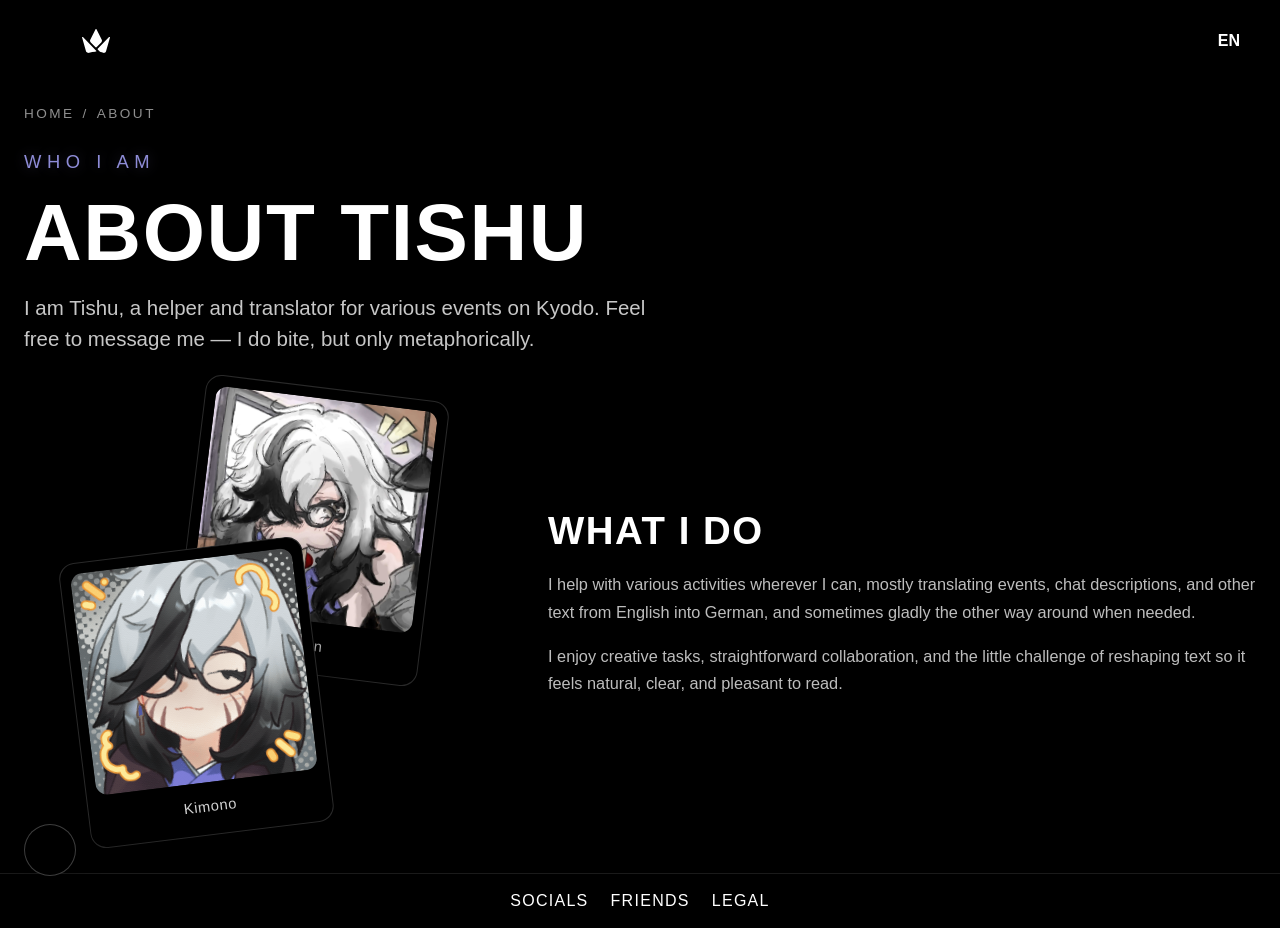
==== commit 88085077: "Fix spelling of "Gallerie" to "Galerie" for consistency across navigation and meta tags" ====
--- a/about.html
+++ b/about.html
@@ -116,7 +116,6 @@
 		<footer class="site-footer">
 			<nav class="footer-nav" aria-label="Footer Navigation">
 				<a href="#" data-i18n="footer.socials" data-socials-trigger>SOZIALES</a>
-				<a href="#" data-i18n="footer.contact" data-contact-trigger>KONTAKT</a>
 				<a href="#" data-i18n="nav.friends" data-friends-trigger>FRIENDS</a>
 				<a href="#" data-i18n="footer.legal" data-legal-trigger>RECHTLICHES</a>
 			</nav>
--- a/assets/css/styles.css
+++ b/assets/css/styles.css
@@ -910,19 +910,17 @@
 }
 
 .gallery-grid {
-	display: grid;
-	grid-template-columns: repeat(4, minmax(0, 1fr));
-	align-items: start;
-	gap: 12px;
-}
-
-.gallery-card--latest {
-	grid-column: 1 / -1;
+	--gallery-row-height: 320px;
+	--gallery-row-gap: 12px;
+	display: flex;
+	flex-wrap: wrap;
+	gap: var(--gallery-row-gap);
 }
 
 .gallery-card {
 	position: relative;
 	display: block;
+	flex: 0 0 auto;
 	min-width: 0;
 	margin: 0;
 	padding: 0;
@@ -947,6 +945,7 @@
 	position: relative;
 	display: block;
 	width: 100%;
+	height: 100%;
 	overflow: hidden;
 	border-radius: 8px;
 	background: #0a0a0a;
@@ -955,14 +954,25 @@
 .gallery-card-media img {
 	display: block;
 	width: 100%;
-	height: auto;
-	object-fit: contain;
+	height: 100%;
+	object-fit: cover;
 	transition: transform 360ms cubic-bezier(0.22, 1, 0.36, 1);
 }
 
 .gallery-card:hover .gallery-card-media img,
 .gallery-card:focus-visible .gallery-card-media img {
 	transform: scale(1.04);
+}
+
+.gallery-card--blurred .gallery-card-media img {
+	filter: blur(16px);
+	transform: scale(1.08);
+}
+
+.gallery-card--blurred:hover .gallery-card-media img,
+.gallery-card--blurred:focus-visible .gallery-card-media img {
+	filter: blur(12px);
+	transform: scale(1.12);
 }
 
 .gallery-card figcaption {
@@ -991,8 +1001,7 @@
 
 @media (max-width: 760px) {
 	.gallery-grid {
-		grid-template-columns: repeat(3, minmax(0, 1fr));
-		gap: 12px;
+		--gallery-row-height: 240px;
 	}
 }
 
@@ -1011,8 +1020,8 @@
 	}
 
 	.gallery-grid {
-		grid-template-columns: repeat(2, minmax(0, 1fr));
-		gap: 8px;
+		--gallery-row-height: 170px;
+		--gallery-row-gap: 8px;
 	}
 }
 
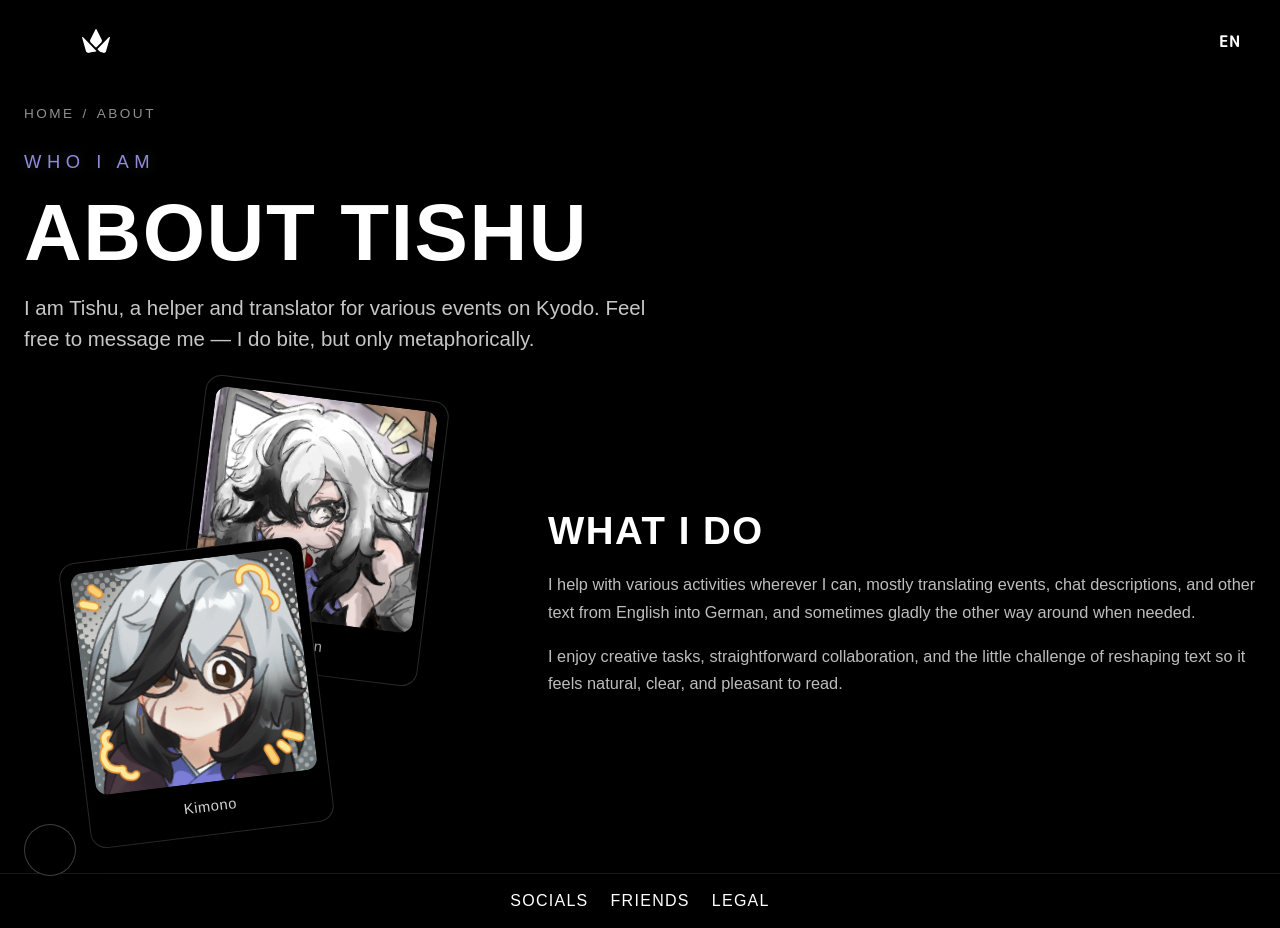
==== commit 8dc70f48: "Update font styles across multiple pages for consistency" ====
--- a/about.html
+++ b/about.html
@@ -12,7 +12,7 @@
 	<link rel="preconnect" href="https://fonts.gstatic.com" crossorigin>
 	<link rel="preconnect" href="https://cdn.jsdelivr.net" crossorigin>
 	<link
-		href="https://fonts.googleapis.com/css2?family=Hachi+Maru+Pop&family=Kosugi+Maru&display=swap"
+		href="https://fonts.googleapis.com/css2?family=Hachi+Maru+Pop&family=Kosugi+Maru&family=M+PLUS+Rounded+1c:wght@400;500;700&display=swap"
 		rel="stylesheet"
 	>
 	<link rel="stylesheet" href="assets/css/styles.css">
--- a/assets/css/styles.css
+++ b/assets/css/styles.css
@@ -167,7 +167,7 @@
 html[lang] .language-trigger,
 html[lang] .language-menu button,
 html[lang] .mobile-language-actions button {
-	font-family: "Kosugi Maru", sans-serif;
+	font-family: "M PLUS Rounded 1c", sans-serif;
 }
 
 .footer-nav a,
@@ -485,18 +485,33 @@
 }
 
 .cookie-modal-content {
+	--modal-padding-top: 32px;
+	--modal-padding-inline: 36px;
 	width: min(760px, 100%);
 	max-height: min(760px, 100%);
 	overflow-y: auto;
-	padding: 32px 36px 36px;
+	padding: var(--modal-padding-top) var(--modal-padding-inline) 36px;
 	border: 1px solid rgba(20, 20, 20, 0.1);
 	border-radius: 8px;
 	background: #000000;
 	color: var(--text-inverse);
 	font-family: "LINE Seed JP", sans-serif;
-	box-shadow: inset 0 4px 0 0 #FFFFFF, 0 24px 70px rgba(0, 0, 0, 0.28);
+	box-shadow: 0 24px 70px rgba(0, 0, 0, 0.28);
 	transform: translateY(18px);
 	transition: transform var(--transition);
+}
+
+.cookie-modal-content::before {
+	position: sticky;
+	top: calc(-1 * var(--modal-padding-top));
+	z-index: 1;
+	display: block;
+	height: 4px;
+	margin: calc(-1 * var(--modal-padding-top)) calc(-1 * var(--modal-padding-inline)) calc(var(--modal-padding-top) - 4px);
+	border-radius: var(--radius-large) var(--radius-large) 0 0;
+	background: #FFFFFF;
+	content: "";
+	pointer-events: none;
 }
 
 .cookie-modal.is-open .cookie-modal-content {
@@ -1031,7 +1046,9 @@
 	}
 
 	.cookie-modal-content {
-		padding: 24px 20px 28px;
+		--modal-padding-top: 24px;
+		--modal-padding-inline: 20px;
+		padding: var(--modal-padding-top) var(--modal-padding-inline) 28px;
 	}
 
 	.cookie-modal-notice {
@@ -2248,4 +2265,3 @@
 .game-info-box {
 	border-radius: var(--radius-large);
 }
-
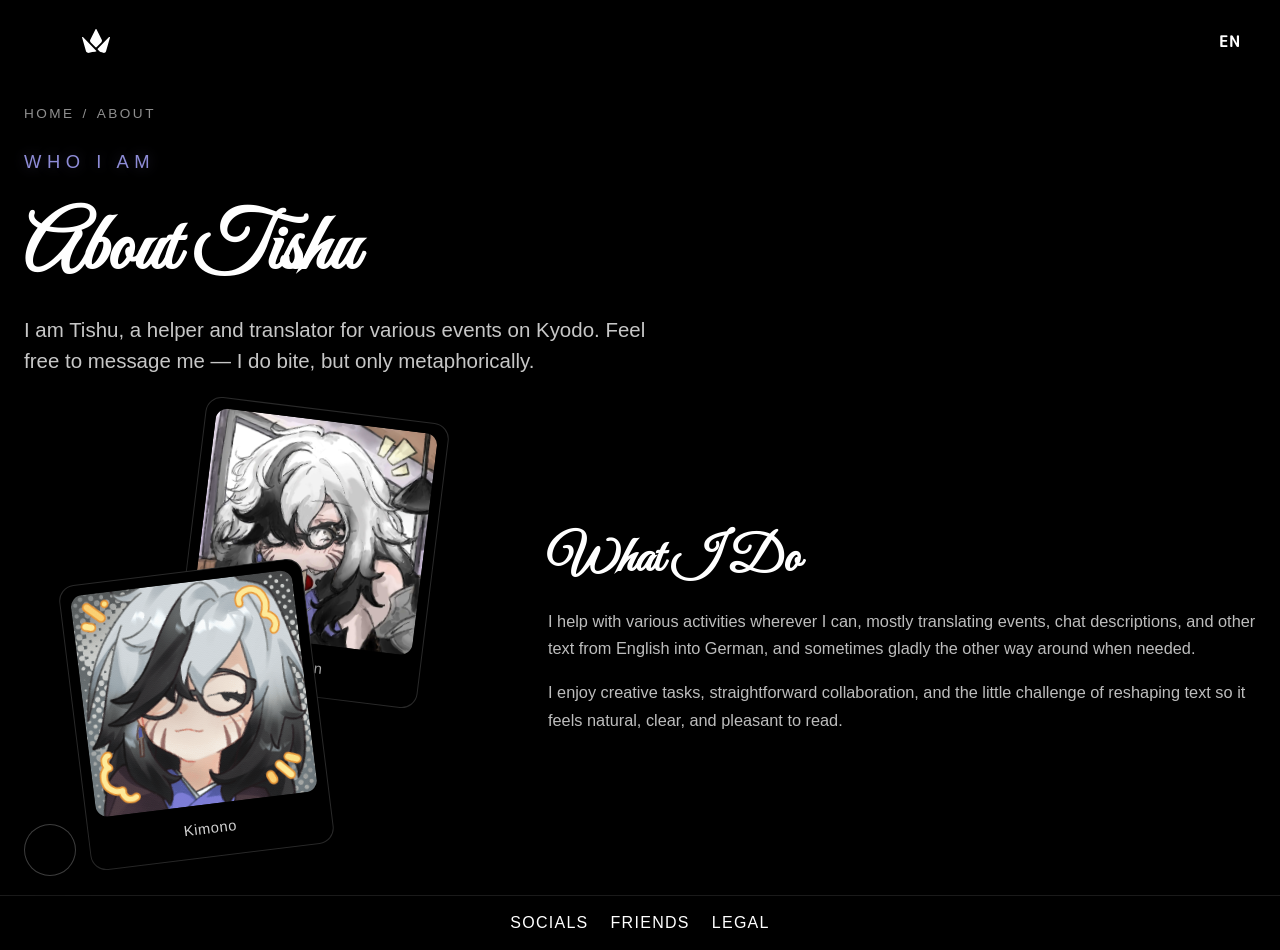
==== commit 470b1880: "Update font styles and improve text consistency across about and gallery pages" ====
--- a/about.html
+++ b/about.html
@@ -12,7 +12,7 @@
 	<link rel="preconnect" href="https://fonts.gstatic.com" crossorigin>
 	<link rel="preconnect" href="https://cdn.jsdelivr.net" crossorigin>
 	<link
-		href="https://fonts.googleapis.com/css2?family=Hachi+Maru+Pop&family=Kosugi+Maru&family=M+PLUS+Rounded+1c:wght@400;500;700&display=swap"
+		href="https://fonts.googleapis.com/css2?family=Great+Vibes&family=Hachi+Maru+Pop&family=Kosugi+Maru&family=M+PLUS+Rounded+1c:wght@400;500;700&display=swap"
 		rel="stylesheet"
 	>
 	<link rel="stylesheet" href="assets/css/styles.css">
@@ -82,7 +82,7 @@
 						<span data-i18n="about.breadcrumbCurrent">ÜBER</span>
 					</nav>
 					<p class="eyebrow" data-i18n="about.eyebrow">WER ICH BIN</p>
-					<h1 data-i18n="about.title">ÜBER TISHU</h1>
+					<h1 data-i18n="about.title">Über Tishu</h1>
 					<p class="about-lead" data-i18n="about.lead">Ich bin Tishu und verbinde Streaming, Content Creation und mein Studium an der THA in der Region Augsburg. Bei mir treffen Anime, Gaming, Horror, Fantasy und Competitive Content auf eine Person, die auch gern über sich selbst lacht.</p>
 				</div>
 			</section>
@@ -104,7 +104,7 @@
 						</figure>
 					</div>
 					<div class="about-story-text">
-						<h2 data-i18n="about.storyTitle">WAS ICH SO MACHE</h2>
+						<h2 data-i18n="about.storyTitle">Was ich so mache</h2>
 						<p data-i18n="about.storyText">Ich streame Games, rede über Dinge, die mich begeistern, und nehme euch mit in meine kleinen digitalen Eskalationen. Mal taktisch, mal komplett lost, aber selten ohne Meinung.</p>
 						<p data-i18n="about.storyText2">Zwischen Anime-Rabbit-Holes, Horror, Fantasy und Competitive Grind entsteht Content mit Persönlichkeit. Wenn dabei ein Plan existiert, wurde er vermutlich gerade von mir selbst vergessen.</p>
 					</div>
--- a/assets/css/styles.css
+++ b/assets/css/styles.css
@@ -1152,12 +1152,12 @@
 	text-shadow: 0 0 14px rgba(142, 140, 215, 0.28);
 }
 
-.about-hero h1 {
-	margin: 0;
-	font-family: "LINE Seed JP", sans-serif;
+.page-about .about-hero h1,
+.page-gallery .about-hero h1 {
+	margin: 14px 0 0;
+	font-family: "Great Vibes", cursive;
 	font-size: clamp(2.6rem, 7vw, 5rem);
-	line-height: 1.05;
-	letter-spacing: 0.02em;
+	line-height: 1.15;
 }
 
 .about-lead {
@@ -1334,10 +1334,10 @@
 }
 
 .about-story-text h2 {
-	margin: 0 0 18px;
-	font-family: "LINE Seed JP", sans-serif;
-	font-size: clamp(1.8rem, 3vw, 2.4rem);
-	letter-spacing: 0.04em;
+	margin: 14px 0 18px;
+	font-family: "Great Vibes", cursive;
+	font-size: clamp(2.6rem, 4vw, 3.4rem);
+	line-height: 1.15;
 }
 
 .about-story-text p {
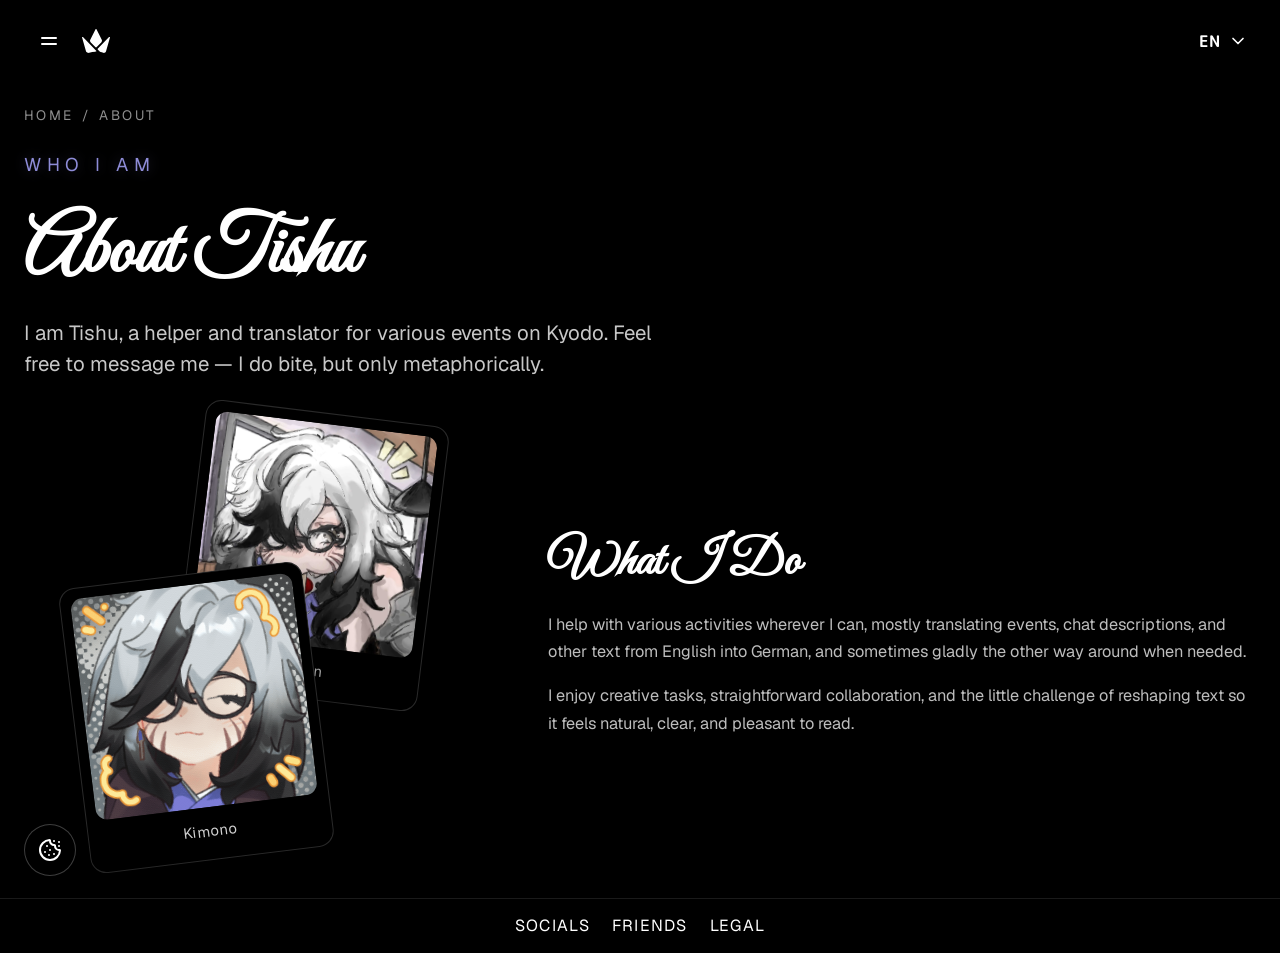
==== commit f406e32d: "Add new font files and SVG icons - Added Great Vibes font license (OFL.txt) and font file. - Added H" ====
--- a/about.html
+++ b/about.html
@@ -7,13 +7,6 @@
 	<meta
 		name="description"
 		content="Über Tishu: Streaming, Content Creation und Studium an der THA aus der Region Augsburg."
-	>
-	<link rel="preconnect" href="https://fonts.googleapis.com">
-	<link rel="preconnect" href="https://fonts.gstatic.com" crossorigin>
-	<link rel="preconnect" href="https://cdn.jsdelivr.net" crossorigin>
-	<link
-		href="https://fonts.googleapis.com/css2?family=Great+Vibes&family=Hachi+Maru+Pop&family=Kosugi+Maru&family=M+PLUS+Rounded+1c:wght@400;500;700&display=swap"
-		rel="stylesheet"
 	>
 	<link rel="stylesheet" href="assets/css/styles.css">
 </head>
@@ -31,10 +24,10 @@
 						data-menu-toggle
 					>
 						<span class="menu-icon menu-icon-equal" data-menu-icon-open>
-							<i data-lucide="equal"></i>
+							<svg xmlns="http://www.w3.org/2000/svg" width="24" height="24" viewBox="0 0 24 24" fill="none" stroke="currentColor" stroke-width="2" stroke-linecap="round" stroke-linejoin="round" class="lucide lucide-equal"><line x1="5" x2="19" y1="9" y2="9"/><line x1="5" x2="19" y1="15" y2="15"/></svg>
 						</span>
 						<span class="menu-icon menu-icon-close" data-menu-icon-close>
-							<i data-lucide="x"></i>
+							<svg xmlns="http://www.w3.org/2000/svg" width="24" height="24" viewBox="0 0 24 24" fill="none" stroke="currentColor" stroke-width="2" stroke-linecap="round" stroke-linejoin="round" class="lucide lucide-x"><path d="M18 6 6 18"/><path d="m6 6 12 12"/></svg>
 						</span>
 					</button>
 
@@ -54,7 +47,7 @@
 							data-language-trigger
 						>
 							<span data-current-language>EN</span>
-							<i data-lucide="chevron-down"></i>
+							<svg xmlns="http://www.w3.org/2000/svg" width="24" height="24" viewBox="0 0 24 24" fill="none" stroke="currentColor" stroke-width="2" stroke-linecap="round" stroke-linejoin="round" class="lucide lucide-chevron-down"><path d="m6 9 6 6 6-6"/></svg>
 						</button>
 						<div class="language-menu" role="menu" aria-label="Sprachauswahl">
 							<button type="button" data-language="en" class="is-active">EN</button>
@@ -123,7 +116,7 @@
 	</div>
 
 	<button class="cookie-trigger" type="button" aria-label="Cookie-Einstellungen öffnen" data-cookie-trigger>
-		<i data-lucide="cookie"></i>
+		<svg xmlns="http://www.w3.org/2000/svg" width="24" height="24" viewBox="0 0 24 24" fill="none" stroke="currentColor" stroke-width="2" stroke-linecap="round" stroke-linejoin="round" class="lucide lucide-cookie"><path d="M11 17h.01"/><path d="M11.496 2c.324-.016.558.292.529.615a4 4 0 004.235 4.368.713.713 0 01.758.757 4 4 0 004.366 4.237c.323-.03.63.204.614.527a10 10 0 01-2.915 6.566A1 1 0 114.93 4.918 10 10 0 0111.496 2"/><path d="M12 12h.01"/><path d="M16 16h.01"/><path d="M16 3h.01"/><path d="M21 4h.01"/><path d="M21 8h.01"/><path d="M7 14h.01"/><path d="M9 8h.01"/></svg>
 	</button>
 
 	<div class="cookie-modal" role="dialog" aria-modal="true" aria-labelledby="cookie-modal-title" aria-hidden="true" data-cookie-modal>
@@ -133,13 +126,13 @@
 					<h2 id="cookie-modal-title" data-i18n="cookie.title">COOKIE-EINSTELLUNGEN</h2>
 				</div>
 				<button class="cookie-modal-dismiss" type="button" aria-label="Cookie-Einstellungen schließen" data-cookie-close>
-					<i data-lucide="x" aria-hidden="true"></i>
-				</button>
-			</div>
-
-			<div class="cookie-modal-rule"></div>
-			<div class="cookie-modal-notice">
-				<i data-lucide="info" aria-hidden="true"></i>
+					<svg aria-hidden="true" xmlns="http://www.w3.org/2000/svg" width="24" height="24" viewBox="0 0 24 24" fill="none" stroke="currentColor" stroke-width="2" stroke-linecap="round" stroke-linejoin="round" class="lucide lucide-x"><path d="M18 6 6 18"/><path d="m6 6 12 12"/></svg>
+				</button>
+			</div>
+
+			<div class="cookie-modal-rule"></div>
+			<div class="cookie-modal-notice">
+				<svg aria-hidden="true" xmlns="http://www.w3.org/2000/svg" width="24" height="24" viewBox="0 0 24 24" fill="none" stroke="currentColor" stroke-width="2" stroke-linecap="round" stroke-linejoin="round" class="lucide lucide-info"><circle cx="12" cy="12" r="10"/><path d="M12 16v-4"/><path d="M12 8h.01"/></svg>
 				<p data-i18n="cookie.intro">Hier erfährst du, wie ich Cookies und ähnliche Technologien verwende.</p>
 			</div>
 
@@ -168,13 +161,13 @@
 					<h2 id="contact-modal-title" data-i18n="contactModal.title">KONTAKT</h2>
 				</div>
 				<button class="cookie-modal-dismiss" type="button" aria-label="Kontakt schließen" data-contact-close>
-					<i data-lucide="x" aria-hidden="true"></i>
-				</button>
-			</div>
-
-			<div class="cookie-modal-rule"></div>
-			<div class="cookie-modal-notice">
-				<i data-lucide="message-circle" aria-hidden="true"></i>
+					<svg aria-hidden="true" xmlns="http://www.w3.org/2000/svg" width="24" height="24" viewBox="0 0 24 24" fill="none" stroke="currentColor" stroke-width="2" stroke-linecap="round" stroke-linejoin="round" class="lucide lucide-x"><path d="M18 6 6 18"/><path d="m6 6 12 12"/></svg>
+				</button>
+			</div>
+
+			<div class="cookie-modal-rule"></div>
+			<div class="cookie-modal-notice">
+				<svg aria-hidden="true" xmlns="http://www.w3.org/2000/svg" width="24" height="24" viewBox="0 0 24 24" fill="none" stroke="currentColor" stroke-width="2" stroke-linecap="round" stroke-linejoin="round" class="lucide lucide-message-circle"><path d="M7.9 20A9 9 0 1 0 4 16.1L2 22Z"/></svg>
 				<p data-i18n="contactModal.intro">Hier erreichst du mich am schnellsten.</p>
 			</div>
 
@@ -198,13 +191,13 @@
 					<h2 id="legal-modal-title" data-i18n="legalModal.title">RECHTLICHES</h2>
 				</div>
 				<button class="cookie-modal-dismiss" type="button" aria-label="Rechtliches schließen" data-legal-close>
-					<i data-lucide="x" aria-hidden="true"></i>
-				</button>
-			</div>
-
-			<div class="cookie-modal-rule"></div>
-			<div class="cookie-modal-notice">
-				<i data-lucide="scale" aria-hidden="true"></i>
+					<svg aria-hidden="true" xmlns="http://www.w3.org/2000/svg" width="24" height="24" viewBox="0 0 24 24" fill="none" stroke="currentColor" stroke-width="2" stroke-linecap="round" stroke-linejoin="round" class="lucide lucide-x"><path d="M18 6 6 18"/><path d="m6 6 12 12"/></svg>
+				</button>
+			</div>
+
+			<div class="cookie-modal-rule"></div>
+			<div class="cookie-modal-notice">
+				<svg aria-hidden="true" xmlns="http://www.w3.org/2000/svg" width="24" height="24" viewBox="0 0 24 24" fill="none" stroke="currentColor" stroke-width="2" stroke-linecap="round" stroke-linejoin="round" class="lucide lucide-scale"><path d="M12 3v18"/><path d="m19 8 3 8a5 5 0 0 1-6 0zV7"/><path d="M3 7h1a17 17 0 0 0 8-2 17 17 0 0 0 8 2h1"/><path d="m5 8 3 8a5 5 0 0 1-6 0zV7"/><path d="M7 21h10"/></svg>
 				<p data-i18n="legalModal.intro">Ein kurzer Überblick zu rechtlichen Hinweisen dieser Seite.</p>
 			</div>
 
@@ -228,13 +221,13 @@
 					<h2 id="socials-modal-title" data-i18n="socialsModal.title">SOZIALES</h2>
 				</div>
 				<button class="cookie-modal-dismiss" type="button" aria-label="Soziales schließen" data-socials-close>
-					<i data-lucide="x" aria-hidden="true"></i>
-				</button>
-			</div>
-
-			<div class="cookie-modal-rule"></div>
-			<div class="cookie-modal-notice">
-				<i data-lucide="share-2" aria-hidden="true"></i>
+					<svg aria-hidden="true" xmlns="http://www.w3.org/2000/svg" width="24" height="24" viewBox="0 0 24 24" fill="none" stroke="currentColor" stroke-width="2" stroke-linecap="round" stroke-linejoin="round" class="lucide lucide-x"><path d="M18 6 6 18"/><path d="m6 6 12 12"/></svg>
+				</button>
+			</div>
+
+			<div class="cookie-modal-rule"></div>
+			<div class="cookie-modal-notice">
+				<svg aria-hidden="true" xmlns="http://www.w3.org/2000/svg" width="24" height="24" viewBox="0 0 24 24" fill="none" stroke="currentColor" stroke-width="2" stroke-linecap="round" stroke-linejoin="round" class="lucide lucide-share-2"><circle cx="18" cy="5" r="3"/><circle cx="6" cy="12" r="3"/><circle cx="18" cy="19" r="3"/><line x1="8.59" x2="15.42" y1="13.51" y2="17.49"/><line x1="15.41" x2="8.59" y1="6.51" y2="10.49"/></svg>
 				<p data-i18n="socialsModal.intro">Hier findest du mich auf anderen Plattformen.</p>
 			</div>
 
@@ -267,7 +260,7 @@
 	<div class="image-modal" role="dialog" aria-modal="true" aria-labelledby="image-modal-caption" aria-hidden="true" data-image-modal>
 		<div class="image-modal-content">
 			<button class="image-modal-close" type="button" aria-label="Bild schließen" data-image-close>
-				<i data-lucide="x" aria-hidden="true"></i>
+				<svg aria-hidden="true" xmlns="http://www.w3.org/2000/svg" width="24" height="24" viewBox="0 0 24 24" fill="none" stroke="currentColor" stroke-width="2" stroke-linecap="round" stroke-linejoin="round" class="lucide lucide-x"><path d="M18 6 6 18"/><path d="m6 6 12 12"/></svg>
 			</button>
 			<img class="image-modal-preview" src="" alt="" data-image-preview>
 			<p class="image-modal-caption" id="image-modal-caption" data-image-caption></p>
@@ -281,12 +274,12 @@
 					<h2 id="friends-modal-title" data-i18n="friendsModal.title">FRIENDS</h2>
 				</div>
 				<button class="cookie-modal-dismiss" type="button" aria-label="Friends schließen" data-friends-close>
-					<i data-lucide="x" aria-hidden="true"></i>
-				</button>
-			</div>
-			<div class="cookie-modal-rule"></div>
-			<div class="cookie-modal-notice">
-				<i data-lucide="heart" aria-hidden="true"></i>
+					<svg aria-hidden="true" xmlns="http://www.w3.org/2000/svg" width="24" height="24" viewBox="0 0 24 24" fill="none" stroke="currentColor" stroke-width="2" stroke-linecap="round" stroke-linejoin="round" class="lucide lucide-x"><path d="M18 6 6 18"/><path d="m6 6 12 12"/></svg>
+				</button>
+			</div>
+			<div class="cookie-modal-rule"></div>
+			<div class="cookie-modal-notice">
+				<svg aria-hidden="true" xmlns="http://www.w3.org/2000/svg" width="24" height="24" viewBox="0 0 24 24" fill="none" stroke="currentColor" stroke-width="2" stroke-linecap="round" stroke-linejoin="round" class="lucide lucide-heart"><path d="M2 9.5a5.5 5.5 0 0 1 9.591-3.676.56.56 0 0 0 .818 0A5.49 5.49 0 0 1 22 9.5c0 2.29-1.5 4-3 5.5l-5.492 5.313a2 2 0 0 1-3 .019L5 15c-1.5-1.5-3-3.2-3-5.5"/></svg>
 				<div>
 					<strong data-i18n="friendsModal.introTitle">MEINE FREUND*INNEN</strong>
 					<p data-i18n="friendsModal.introText">Vier Menschen, deren Profile ich gerne mit euch teile.</p>
@@ -318,7 +311,6 @@
 		</div>
 	</div>
 
-	<script src="https://unpkg.com/lucide@latest"></script>
 	<script src="assets/js/main.js"></script>
 </body>
 </html>
--- a/assets/css/styles.css
+++ b/assets/css/styles.css
@@ -1,41 +1,57 @@
-﻿@font-face {
-	font-family: "LINE Seed JP";
-	font-weight: 100;
+@font-face {
+	font-family: "Geist";
+	font-weight: 100 900;
 	font-style: normal;
 	font-display: swap;
-	src: local("LINE Seed JP Thin"),
-		url("https://cdn.jsdelivr.net/npm/line-seed-jp@0.0.5/woff2/LINESeedJP_OTF_Th.woff2") format("woff2"),
-		url("https://cdn.jsdelivr.net/npm/line-seed-jp@0.0.5/woff/LINESeedJP_OTF_Th.woff") format("woff");
+	src: url("../fonts/Geist/Geist-VariableFont_wght.ttf") format("truetype");
 }
 
 @font-face {
-	font-family: "LINE Seed JP";
+	font-family: "Geist";
+	font-weight: 100 900;
+	font-style: italic;
+	font-display: swap;
+	src: url("../fonts/Geist/Geist-Italic-VariableFont_wght.ttf") format("truetype");
+}
+
+@font-face {
+	font-family: "M PLUS Rounded 1c";
 	font-weight: 400;
 	font-style: normal;
 	font-display: swap;
-	src: local("LINE Seed JP Regular"),
-		url("https://cdn.jsdelivr.net/npm/line-seed-jp@0.0.5/woff2/LINESeedJP_OTF_Rg.woff2") format("woff2"),
-		url("https://cdn.jsdelivr.net/npm/line-seed-jp@0.0.5/woff/LINESeedJP_OTF_Rg.woff") format("woff");
+	src: url("../fonts/M_PLUS_Rounded_1c/MPLUSRounded1c-Regular.ttf") format("truetype");
 }
 
 @font-face {
-	font-family: "LINE Seed JP";
+	font-family: "M PLUS Rounded 1c";
+	font-weight: 500;
+	font-style: normal;
+	font-display: swap;
+	src: url("../fonts/M_PLUS_Rounded_1c/MPLUSRounded1c-Medium.ttf") format("truetype");
+}
+
+@font-face {
+	font-family: "M PLUS Rounded 1c";
 	font-weight: 700;
 	font-style: normal;
 	font-display: swap;
-	src: local("LINE Seed JP Bold"),
-		url("https://cdn.jsdelivr.net/npm/line-seed-jp@0.0.5/woff2/LINESeedJP_OTF_Bd.woff2") format("woff2"),
-		url("https://cdn.jsdelivr.net/npm/line-seed-jp@0.0.5/woff/LINESeedJP_OTF_Bd.woff") format("woff");
+	src: url("../fonts/M_PLUS_Rounded_1c/MPLUSRounded1c-Bold.ttf") format("truetype");
 }
 
 @font-face {
-	font-family: "LINE Seed JP";
-	font-weight: 800;
+	font-family: "Great Vibes";
+	font-weight: 400;
 	font-style: normal;
 	font-display: swap;
-	src: local("LINE Seed JP ExtraBold"),
-		url("https://cdn.jsdelivr.net/npm/line-seed-jp@0.0.5/woff2/LINESeedJP_OTF_Eb.woff2") format("woff2"),
-		url("https://cdn.jsdelivr.net/npm/line-seed-jp@0.0.5/woff/LINESeedJP_OTF_Eb.woff") format("woff");
+	src: url("../fonts/Great_Vibes/GreatVibes-Regular.ttf") format("truetype");
+}
+
+@font-face {
+	font-family: "Hachi Maru Pop";
+	font-weight: 400;
+	font-style: normal;
+	font-display: swap;
+	src: url("../fonts/Hachi_Maru_Pop/HachiMaruPop-Regular.ttf") format("truetype");
 }
 
 :root {
@@ -72,7 +88,7 @@
 body {
 	min-height: 100%;
 	margin: 0;
-	font-family: "LINE Seed JP", sans-serif;
+	font-family: "Geist", sans-serif;
 	background: var(--bg);
 	color: var(--text);
 }
@@ -160,7 +176,7 @@
 .language-menu button,
 .mobile-language-actions button,
 .menu-toggle {
-	font-family: "LINE Seed JP", sans-serif;
+	font-family: "Geist", sans-serif;
 	letter-spacing: 0.08em;
 }
 
@@ -352,7 +368,7 @@
 
 .eyebrow {
 	margin: 0;
-	font-family: "LINE Seed JP", sans-serif;
+	font-family: "Geist", sans-serif;
 	font-size: clamp(2.4rem, 7vw, 6rem);
 	font-weight: 400;
 	line-height: 1.2;
@@ -368,7 +384,7 @@
 
 .mobile-language-block p {
 	margin: 0;
-	font-family: "LINE Seed JP", sans-serif;
+	font-family: "Geist", sans-serif;
 	font-size: 0.9rem;
 	letter-spacing: 0.24em;
 }
@@ -376,7 +392,7 @@
 .hero h1 {
 	margin: 0;
 	max-width: 10ch;
-	font-family: "LINE Seed JP", sans-serif;
+	font-family: "Geist", sans-serif;
 	font-size: clamp(4rem, 12vw, 8.5rem);
 	line-height: 0.88;
 	letter-spacing: 0.02em;
@@ -495,7 +511,7 @@
 	border-radius: 8px;
 	background: #000000;
 	color: var(--text-inverse);
-	font-family: "LINE Seed JP", sans-serif;
+	font-family: "Geist", sans-serif;
 	box-shadow: 0 24px 70px rgba(0, 0, 0, 0.28);
 	transform: translateY(18px);
 	transition: transform var(--transition);
@@ -908,7 +924,7 @@
 	border-radius: 999px;
 	background: transparent;
 	color: rgba(255, 255, 255, 0.78);
-	font-family: "LINE Seed JP", sans-serif;
+	font-family: "Geist", sans-serif;
 	font-size: 0.9rem;
 	font-weight: 600;
 	letter-spacing: 0.08em;
@@ -1086,7 +1102,7 @@
 .page-about .about-story,
 .page-about .about-cta,
 .page-about .about-main {
-	font-family: "LINE Seed JP", sans-serif;
+	font-family: "Geist", sans-serif;
 }
 
 .about-main {
@@ -1145,7 +1161,7 @@
 }
 
 .about-hero .eyebrow {
-	font-family: "LINE Seed JP", sans-serif;
+	font-family: "Geist", sans-serif;
 	font-size: clamp(0.95rem, 2vw, 1.15rem);
 	color: var(--anime-accent);
 	letter-spacing: 0.3em;
@@ -1231,7 +1247,7 @@
 
 .photo-frame figcaption {
 	margin-top: 14px;
-	font-family: "LINE Seed JP", sans-serif;
+	font-family: "Geist", sans-serif;
 	font-size: 0.92rem;
 	letter-spacing: 0.04em;
 	line-height: 1.4;
@@ -1363,7 +1379,7 @@
 
 .about-cta h2 {
 	margin: 0;
-	font-family: "LINE Seed JP", sans-serif;
+	font-family: "Geist", sans-serif;
 	font-size: clamp(1.8rem, 4vw, 2.6rem);
 }
 
@@ -1387,7 +1403,7 @@
 
 .page-games .games-main,
 .page-friends .friends-main {
-	font-family: "LINE Seed JP", sans-serif;
+	font-family: "Geist", sans-serif;
 }
 
 .games-main,
@@ -1418,7 +1434,7 @@
 
 .games-hero .eyebrow,
 .friends-hero .eyebrow {
-	font-family: "LINE Seed JP", sans-serif;
+	font-family: "Geist", sans-serif;
 	font-size: clamp(0.95rem, 2vw, 1.15rem);
 	color: var(--anime-accent);
 	letter-spacing: 0.3em;
@@ -1428,7 +1444,7 @@
 .games-hero h1,
 .friends-hero h1 {
 	margin: 0;
-	font-family: "LINE Seed JP", sans-serif;
+	font-family: "Geist", sans-serif;
 	font-size: clamp(2.6rem, 7vw, 5rem);
 	line-height: 1.05;
 	letter-spacing: 0.02em;
@@ -1560,7 +1576,7 @@
 
 .friend-card h2 {
 	margin: 0;
-	font-family: "LINE Seed JP", sans-serif;
+	font-family: "Geist", sans-serif;
 	font-size: clamp(1.5rem, 2.4vw, 2.2rem);
 	line-height: 1.05;
 }
@@ -1654,7 +1670,7 @@
 
 .event-month-title {
 	margin: 0;
-	font-family: "LINE Seed JP", sans-serif;
+	font-family: "Geist", sans-serif;
 	font-size: clamp(1.5rem, 3vw, 2.5rem);
 	font-weight: 500;
 	line-height: 1;
@@ -1734,7 +1750,7 @@
 
 .event-card-heading h3 {
 	margin: 0 0 5px;
-	font-family: "LINE Seed JP", sans-serif;
+	font-family: "Geist", sans-serif;
 	font-size: clamp(1.2rem, 3vw, 2rem);
 	font-weight: 500;
 	line-height: 1.15;
@@ -1913,7 +1929,7 @@
 	overflow: hidden;
 	border: 0;
 	background: transparent;
-	font-family: "LINE Seed JP", sans-serif;
+	font-family: "Geist", sans-serif;
 	font-size: 0.76rem;
 	font-weight: 700;
 	line-height: 1;
@@ -1932,7 +1948,7 @@
 
 .game-card h2 {
 	margin: 0;
-	font-family: "LINE Seed JP", sans-serif;
+	font-family: "Geist", sans-serif;
 	font-size: clamp(1.2rem, 2.5vw, 2rem);
 	font-weight: 600;
 	line-height: 1.08;
@@ -2049,7 +2065,7 @@
 
 .page-game-detail .game-detail-main {
 	height: auto;
-	font-family: "LINE Seed JP", sans-serif;
+	font-family: "Geist", sans-serif;
 	background: #000000;
 }
 
@@ -2079,7 +2095,7 @@
 
 .game-subtitle {
 	margin: 0;
-	font-family: "LINE Seed JP", sans-serif;
+	font-family: "Geist", sans-serif;
 	font-size: clamp(1.1rem, 2vw, 1.4rem);
 	font-weight: 500;
 	letter-spacing: 0.04em;
@@ -2104,7 +2120,7 @@
 	position: relative;
 	margin: 0 0 22px;
 	padding-left: 20px;
-	font-family: "LINE Seed JP", sans-serif;
+	font-family: "Geist", sans-serif;
 	font-size: clamp(1.6rem, 3vw, 2.2rem);
 	letter-spacing: 0.04em;
 }
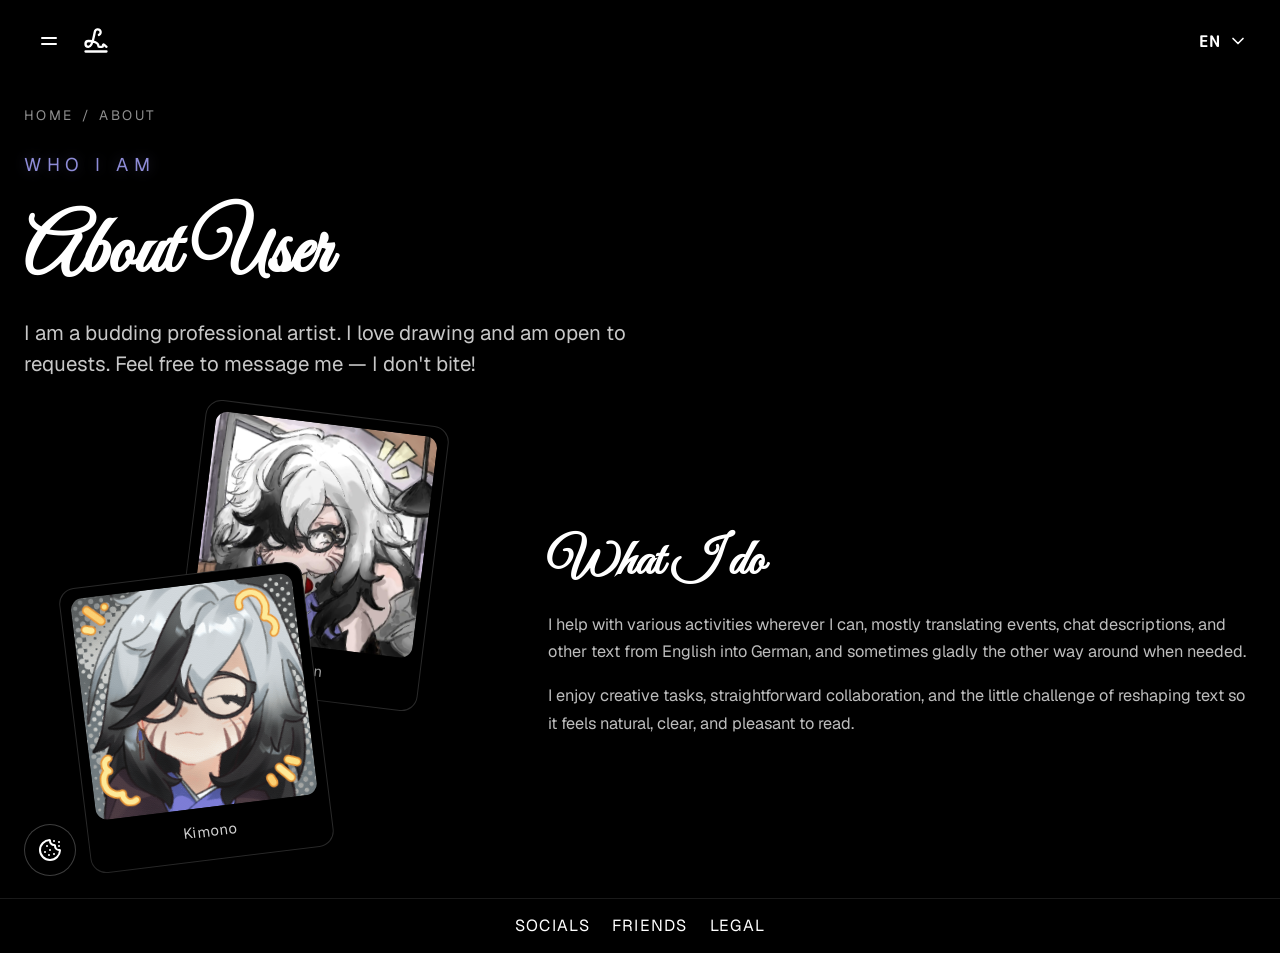
==== commit 444246d9: "Refactor code structure for improved readability and maintainability" ====
--- a/about.html
+++ b/about.html
@@ -3,10 +3,10 @@
 <head>
 	<meta charset="UTF-8">
 	<meta name="viewport" content="width=device-width, initial-scale=1.0">
-	<title>Tishu — About me</title>
+	<title>About me</title>
 	<meta
 		name="description"
-		content="Über Tishu: Streaming, Content Creation und Studium an der THA aus der Region Augsburg."
+		content="Über Nutzer*in: angehende*r professionelle*r Künstler*in, die gerne zeichnet und Anfragen annimmt."
 	>
 	<link rel="stylesheet" href="assets/css/styles.css">
 </head>
@@ -31,8 +31,8 @@
 						</span>
 					</button>
 
-					<a class="brand-mark" href="https://throne.com/tishutox" aria-label="Tishu Startseite">
-						<img src="assets/logo/logo.svg" alt="Tishu Logo">
+					<a class="brand-mark" href="index.html" aria-label="Startseite">
+						<img src="assets/logo/logo.svg" alt="Logo">
 					</a>
 				</div>
 
@@ -62,7 +62,7 @@
 			<nav class="mobile-nav" aria-label="Hauptnavigation">
 				<a href="index.html" data-i18n="nav.home">START</a>
 				<a href="about.html" data-i18n="nav.about">ÜBER</a>
-				<a href="gallery.html" data-i18n="nav.gallery">GALERIE</a>
+				<a href="gallery.html" data-i18n="nav.gallery">PORTFOLIO</a>
 			</nav>
 		</section>
 
@@ -75,8 +75,8 @@
 						<span data-i18n="about.breadcrumbCurrent">ÜBER</span>
 					</nav>
 					<p class="eyebrow" data-i18n="about.eyebrow">WER ICH BIN</p>
-					<h1 data-i18n="about.title">Über Tishu</h1>
-					<p class="about-lead" data-i18n="about.lead">Ich bin Tishu und verbinde Streaming, Content Creation und mein Studium an der THA in der Region Augsburg. Bei mir treffen Anime, Gaming, Horror, Fantasy und Competitive Content auf eine Person, die auch gern über sich selbst lacht.</p>
+					<h1 data-i18n="about.title">Über Nutzer*in</h1>
+					<p class="about-lead" data-i18n="about.lead">Ich bin Nutzer*in, ein*e anstrebende*r, professionelle*r Künstler*in. Ich zeichne sehr gerne und nehme auch Anfragen an. Schreibt mich gerne an, ich beiße auch nicht!</p>
 				</div>
 			</section>
 
@@ -85,13 +85,13 @@
 					<div class="about-photo-grid">
 						<figure class="photo-frame" role="button" tabindex="0" data-image-trigger data-image-credit="https://vgen.co/Nova_047" aria-label="Kimono Bild vergrößern">
 							<div class="photo-frame-img">
-								<img src="assets/img/pic-1.gif" alt="Tishu Momentaufnahme">
+								<img src="assets/img/pic-1.gif" alt="Momentaufnahme">
 							</div>
 							<figcaption data-i18n="about.photoCaption1">Kimono</figcaption>
 						</figure>
 						<figure class="photo-frame" role="button" tabindex="0" data-image-trigger data-image-credit="https://erisartzz.carrd.co/" aria-label="Ramen Bild vergrößern">
 							<div class="photo-frame-img">
-								<img src="assets/img/pic-2.jpg" alt="Tishu Momentaufnahme">
+								<img src="assets/img/pic-2.jpg" alt="Momentaufnahme">
 							</div>
 							<figcaption data-i18n="about.photoCaption2">Ramen</figcaption>
 						</figure>
@@ -174,7 +174,7 @@
 			<section class="cookie-modal-section">
 				<h3 data-i18n="contactModal.emailLabel">E-MAIL</h3>
 				<p data-i18n="contactModal.emailText">Schreib mir einfach eine Nachricht, ich antworte so schnell wie möglich.</p>
-				<p><a class="modal-link" href="mailto:tishutox@proton.me">tishutox@proton.me</a></p>
+				<p><a class="modal-link" href="mailto:kontakt@example.com">kontakt@example.com</a></p>
 			</section>
 
 			<section class="cookie-modal-section">
@@ -198,18 +198,33 @@
 			<div class="cookie-modal-rule"></div>
 			<div class="cookie-modal-notice">
 				<svg aria-hidden="true" xmlns="http://www.w3.org/2000/svg" width="24" height="24" viewBox="0 0 24 24" fill="none" stroke="currentColor" stroke-width="2" stroke-linecap="round" stroke-linejoin="round" class="lucide lucide-scale"><path d="M12 3v18"/><path d="m19 8 3 8a5 5 0 0 1-6 0zV7"/><path d="M3 7h1a17 17 0 0 0 8-2 17 17 0 0 0 8 2h1"/><path d="m5 8 3 8a5 5 0 0 1-6 0zV7"/><path d="M7 21h10"/></svg>
-				<p data-i18n="legalModal.intro">Ein kurzer Überblick zu rechtlichen Hinweisen dieser Seite.</p>
-			</div>
-
-			<section class="cookie-modal-section">
-				<h3 data-i18n="legalModal.responsibleTitle">VERANTWORTLICH FÜR DEN INHALT</h3>
-				<p data-i18n="legalModal.responsibleText">Diese Website ist ein privates, nicht-kommerzielles Projekt von Tishu. Bei Fragen oder rechtlichen Anliegen erreichst du mich per E-Mail:</p>
-				<p><a class="modal-link" href="mailto:tishutox@proton.me">tishutox@proton.me</a></p>
-			</section>
-
-			<section class="cookie-modal-section">
-				<h3 data-i18n="legalModal.copyrightTitle">URHEBERRECHTE</h3>
-				<p data-i18n="legalModal.copyrightText">Genannte Spiele-, Marken- und Firmennamen gehören ihren jeweiligen Rechteinhabern. Ich beanspruche keine Rechte an fremden Inhalten und verwende sie ausschließlich zu Informations- und Fanzwecken.</p>
+				<p data-i18n="legalModal.intro">Ein Überblick über Impressum, Datenschutz, Haftung, Streitschlichtung und Urheberrecht dieser Website.</p>
+			</div>
+
+			<section class="cookie-modal-section">
+				<h3 data-i18n="legalModal.imprintTitle">IMPRESSUM</h3>
+				<div class="modal-lines"><p class="modal-line modal-line-intro" data-i18n="legalModal.imprintText">Angaben gemäß den gesetzlichen Informationspflichten. Diese Website wird privat betrieben und zeigt Kunst, Streams und kreative Projekte. Verantwortlich für die Inhalte ist:</p><p class="modal-line" data-i18n="legalModal.imprintName">[Name der verantwortlichen Person]</p><p class="modal-line" data-i18n="legalModal.imprintStreet">[Straße und Hausnummer]</p><p class="modal-line" data-i18n="legalModal.imprintCity">[PLZ und Ort]</p>
+				<p class="modal-line"><span data-i18n="legalModal.imprintEmail">E-Mail:</span> <a class="modal-link" href="mailto:kontakt@example.com">kontakt@example.com</a></p></div>
+			</section>
+
+			<section class="cookie-modal-section">
+				<h3 data-i18n="legalModal.privacyTitle">DATENSCHUTZ</h3>
+				<p data-i18n="legalModal.privacyText">Der Schutz deiner persönlichen Daten ist mir wichtig. Diese Website erhebt keine personenbezogenen Daten über Formulare, Konten oder Tracking-Dienste und setzt keine Werbe- oder Analyse-Cookies ein. Lediglich deine gewählte Spracheinstellung wird lokal in deinem Browser gespeichert, damit sie beim nächsten Besuch erhalten bleibt. Diese Information verlässt dein Gerät nicht. Wenn du mir per E-Mail schreibst, verwende ich deine Angaben ausschließlich zur Bearbeitung deines Anliegens und gebe sie nicht an Dritte weiter. Beim Aufruf externer Links, etwa zu Instagram, Twitch, Discord, X oder VGen, gelten die Datenschutzbestimmungen der jeweiligen Anbieter. Du hast jederzeit das Recht auf Auskunft, Berichtigung und Löschung deiner Daten sowie auf Beschwerde bei einer Datenschutzaufsichtsbehörde.</p>
+			</section>
+
+			<section class="cookie-modal-section">
+				<h3 data-i18n="legalModal.liabilityTitle">HAFTUNGSAUSSCHLÜSSE</h3>
+				<p data-i18n="legalModal.liabilityText">Die Inhalte dieser Website werden mit größtmöglicher Sorgfalt erstellt. Für die Richtigkeit, Vollständigkeit und Aktualität kann ich dennoch keine Gewähr übernehmen. Diese Website enthält Links zu externen Plattformen und Profilen Dritter, auf deren Inhalte ich keinen Einfluss habe; dafür ist stets der jeweilige Anbieter verantwortlich. Zum Zeitpunkt der Verlinkung waren keine Rechtsverstöße erkennbar. Sobald mir Rechtsverletzungen bekannt werden, entferne ich die betreffenden Inhalte oder Links umgehend. Angaben zu Auftragsarbeiten, Preisen oder Verfügbarkeiten sind unverbindlich, soweit sie nicht ausdrücklich schriftlich vereinbart wurden.</p>
+			</section>
+
+			<section class="cookie-modal-section">
+				<h3 data-i18n="legalModal.disputeTitle">STREITSCHLICHTUNG</h3>
+				<p data-i18n="legalModal.disputeText">Die Europäische Kommission stellt eine Plattform zur Online-Streitbeilegung bereit. Ich bin weder verpflichtet noch bereit, an Streitbeilegungsverfahren vor einer Verbraucherschlichtungsstelle teilzunehmen. Wenn es bei einer Zusammenarbeit, einer Auftragsarbeit oder einem Kauf Unstimmigkeiten gibt, melde dich bitte zuerst direkt bei mir. In den meisten Fällen lässt sich gemeinsam eine faire Lösung finden.</p>
+			</section>
+
+			<section class="cookie-modal-section">
+				<h3 data-i18n="legalModal.copyrightTitle">URHEBERRECHT</h3>
+				<p data-i18n="legalModal.copyrightText">Alle auf dieser Website veröffentlichten Inhalte, darunter Texte, Grafiken, Artworks, Animationen, Streams und Videos, unterliegen dem Urheberrecht. Soweit nicht anders gekennzeichnet, liegen die Rechte bei mir als Betreiber*in. Werke Dritter, etwa Auftragsarbeiten anderer Künstler*innen, sind mit Credits versehen und bleiben Eigentum der jeweiligen Urheber*innen. Eine Vervielfältigung, Bearbeitung, Verbreitung oder Verwendung, auch auszugsweise und insbesondere für das Training von KI-Systemen, ist ohne vorherige schriftliche Zustimmung nicht gestattet. Genannte Marken-, Spiele- und Firmennamen gehören ihren jeweiligen Rechteinhaber*innen.</p>
 			</section>
 		</div>
 	</div>
@@ -228,31 +243,36 @@
 			<div class="cookie-modal-rule"></div>
 			<div class="cookie-modal-notice">
 				<svg aria-hidden="true" xmlns="http://www.w3.org/2000/svg" width="24" height="24" viewBox="0 0 24 24" fill="none" stroke="currentColor" stroke-width="2" stroke-linecap="round" stroke-linejoin="round" class="lucide lucide-share-2"><circle cx="18" cy="5" r="3"/><circle cx="6" cy="12" r="3"/><circle cx="18" cy="19" r="3"/><line x1="8.59" x2="15.42" y1="13.51" y2="17.49"/><line x1="15.41" x2="8.59" y1="6.51" y2="10.49"/></svg>
-				<p data-i18n="socialsModal.intro">Hier findest du mich auf anderen Plattformen.</p>
+				<p data-i18n="socialsModal.intro">Hier findest du passende Plattformen für Kunst, Streams und den Austausch mit deiner Community.</p>
 			</div>
 
 			<section class="cookie-modal-section">
 				<h3 data-i18n="socialsModal.instagramLabel">INSTAGRAM</h3>
-				<p data-i18n="socialsModal.instagramText">Einblicke hinter die Kulissen, Ankündigungen und ab und zu ein bisschen Alltag.</p>
-				<p><a class="modal-link" href="https://instagram.com/tishutox" target="_blank" rel="noopener noreferrer">instagram.com/tishutox</a></p>
+				<p data-i18n="socialsModal.instagramText">Teile Skizzen, Einblicke hinter die Kulissen und Neuigkeiten zu Kunst und Streams.</p>
+				<p><a class="modal-link" href="https://instagram.com/" target="_blank" rel="noopener noreferrer">instagram.com</a></p>
 			</section>
 
 			<section class="cookie-modal-section">
 				<h3 data-i18n="socialsModal.twitchLabel">TWITCH</h3>
-				<p data-i18n="socialsModal.twitchText">Hier streame ich Games, Events und alles, was gerade ansteht – schau vorbei und sag Hi im Chat.</p>
-				<p><a class="modal-link" href="https://twitch.tv/tishutox" target="_blank" rel="noopener noreferrer">twitch.tv/tishutox</a></p>
-			</section>
-
-			<section class="cookie-modal-section">
-				<h3 data-i18n="socialsModal.instagramSecondaryLabel">INSTAGRAM (TTV)</h3>
-				<p data-i18n="socialsModal.instagramSecondaryText">Mein zweiter Account rund ums Streaming und Behind-the-Scenes.</p>
-				<p><a class="modal-link" href="https://instagram.com/tishutoxttv" target="_blank" rel="noopener noreferrer">instagram.com/tishutoxttv</a></p>
+				<p data-i18n="socialsModal.twitchText">Präsentiere Live-Streams, Spiele, kreative Projekte und den Austausch mit deiner Community.</p>
+				<p><a class="modal-link" href="https://twitch.tv/" target="_blank" rel="noopener noreferrer">twitch.tv</a></p>
+			</section>
+
+			<section class="cookie-modal-section">
+				<h3 data-i18n="socialsModal.discordLabel">DISCORD</h3>
+				<p data-i18n="socialsModal.discordText">Tausche dich mit deiner Community aus und teile Neuigkeiten zu Kunst und Streams.</p>
+				<p><a class="modal-link" href="https://discord.com/" target="_blank" rel="noopener noreferrer">discord.com</a></p>
 			</section>
 
 			<section class="cookie-modal-section">
 				<h3 data-i18n="socialsModal.xLabel">X</h3>
-				<p data-i18n="socialsModal.xText">Kurze Updates, Gedanken und alles, was gerade passiert.</p>
-				<p><a class="modal-link" href="https://x.com/tishutox" target="_blank" rel="noopener noreferrer">x.com/tishutox</a></p>
+				<p data-i18n="socialsModal.xText">Veröffentliche kurze Updates zu Kunst, Streams und aktuellen Projekten.</p>
+				<p><a class="modal-link" href="https://x.com/" target="_blank" rel="noopener noreferrer">x.com</a></p>
+			</section>
+			<section class="cookie-modal-section">
+				<h3 data-i18n="socialsModal.vgenLabel">VGEN</h3>
+				<p data-i18n="socialsModal.vgenText">Präsentiere Auftragsarbeiten, kreative Services und Beispielprojekte.</p>
+				<p><a class="modal-link" href="https://vgen.co/" target="_blank" rel="noopener noreferrer">vgen.co</a></p>
 			</section>
 		</div>
 	</div>
@@ -282,31 +302,30 @@
 				<svg aria-hidden="true" xmlns="http://www.w3.org/2000/svg" width="24" height="24" viewBox="0 0 24 24" fill="none" stroke="currentColor" stroke-width="2" stroke-linecap="round" stroke-linejoin="round" class="lucide lucide-heart"><path d="M2 9.5a5.5 5.5 0 0 1 9.591-3.676.56.56 0 0 0 .818 0A5.49 5.49 0 0 1 22 9.5c0 2.29-1.5 4-3 5.5l-5.492 5.313a2 2 0 0 1-3 .019L5 15c-1.5-1.5-3-3.2-3-5.5"/></svg>
 				<div>
 					<strong data-i18n="friendsModal.introTitle">MEINE FREUND*INNEN</strong>
-					<p data-i18n="friendsModal.introText">Vier Menschen, deren Profile ich gerne mit euch teile.</p>
-				</div>
-			</div>
-			<section class="cookie-modal-section">
-				<h3>STAR</h3>
-				<p data-i18n="friendsModal.starText">Star ist eine nette Person, mit der ich schon öfter zusammengearbeitet habe. Gemeinsam habe ich Eventposts, Chats und weitere Inhalte übersetzt – zuerst auf Amino, heute auf Kyodo.</p>
-				<p><a class="modal-link" href="https://kyodo.app/s/u/sternchen_star" target="_blank" rel="noopener noreferrer">kyodo.app/s/u/sternchen_star</a></p>
-			</section>
-
-			<section class="cookie-modal-section">
-				<h3>GRAVE</h3>
-				<p data-i18n="friendsModal.graveText">Mit Grave verbindet mich eine langjährige Freundschaft aus der Leader-Amino-Zeit. Durch Grave wurde ich auf Project Z aufmerksam, wo ich kurze Zeit als Volunteer tätig war.</p>
-				<p><a class="modal-link" href="https://kyodo.app/s/u/gravemind" target="_blank" rel="noopener noreferrer">kyodo.app/s/u/gravemind</a></p>
-			</section>
-
-			<section class="cookie-modal-section">
-				<h3>MOPPIE</h3>
-				<p data-i18n="friendsModal.moppieText">Moppie ist eine gute Freundin, die ihr allererstes Event unter meiner Führung hatte und anschließend als Leaderin in meiner Community geblieben ist.</p>
-				<p><a class="modal-link" href="https://kyodo.app/s/u/mop" target="_blank" rel="noopener noreferrer">kyodo.app/s/u/mop</a></p>
-			</section>
-
-			<section class="cookie-modal-section">
-				<h3>SWISS</h3>
-				<p data-i18n="friendsModal.swissText">Swiss ist ebenfalls eine gute Freundin und hat unter meiner Leitung beim selben Event wie Moppie mitgeholfen.</p>
-				<p><a class="modal-link" href="https://kyodo.app/s/u/swiss" target="_blank" rel="noopener noreferrer">kyodo.app/s/u/swiss</a></p>
+					<p data-i18n="friendsModal.introText">Drei Menschen, deren Profile ich gerne mit euch teile.</p>
+				</div>
+			</div>
+			<section class="cookie-modal-section">
+				<h3 data-i18n="friendsModal.friend1Title">FREUND*IN 1</h3>
+				<p data-i18n="friendsModal.friend1Text">Streamt regelmäßig und teilt Kunst und Einblicke in den kreativen Alltag.</p>
+				<p><a class="modal-link" href="https://twitch.tv/" target="_blank" rel="noopener noreferrer">twitch.tv</a></p>
+				<p><a class="modal-link" href="https://instagram.com/" target="_blank" rel="noopener noreferrer">instagram.com</a></p>
+				<p><a class="modal-link" href="https://vgen.co/" target="_blank" rel="noopener noreferrer">vgen.co</a></p>
+			</section>
+
+			<section class="cookie-modal-section">
+				<h3 data-i18n="friendsModal.friend2Title">FREUND*IN 2</h3>
+				<p data-i18n="friendsModal.friend2Text">Postet Updates, Videos und Auftragsarbeiten rund um Kunst und Content.</p>
+				<p><a class="modal-link" href="https://x.com/" target="_blank" rel="noopener noreferrer">x.com</a></p>
+				<p><a class="modal-link" href="https://youtube.com/" target="_blank" rel="noopener noreferrer">youtube.com</a></p>
+				<p><a class="modal-link" href="https://vgen.co/" target="_blank" rel="noopener noreferrer">vgen.co</a></p>
+			</section>
+
+			<section class="cookie-modal-section">
+				<h3 data-i18n="friendsModal.friend3Title">FREUND*IN 3</h3>
+				<p data-i18n="friendsModal.friend3Text">Zeigt Illustrationen und Portfolio-Projekte und teilt kreative Gedanken.</p>
+				<p><a class="modal-link" href="https://artstation.com/" target="_blank" rel="noopener noreferrer">artstation.com</a></p>
+				<p><a class="modal-link" href="https://bsky.app/" target="_blank" rel="noopener noreferrer">bsky.app</a></p>
 			</section>
 		</div>
 	</div>
--- a/assets/css/styles.css
+++ b/assets/css/styles.css
@@ -646,6 +646,26 @@
 	line-height: 1.6;
 }
 
+.cookie-modal-section p:has(+ p .modal-link) {
+	margin-bottom: 8px;
+}
+
+.cookie-modal-section .modal-lines {
+	margin-bottom: 20px;
+}
+
+.cookie-modal-section .modal-lines p.modal-line {
+	margin: 0 0 4px;
+}
+
+.cookie-modal-section .modal-lines p.modal-line-intro {
+	margin-bottom: 12px;
+}
+
+.cookie-modal-section .modal-lines p.modal-line:last-child {
+	margin-bottom: 0;
+}
+
 .modal-link {
 	color: var(--anime-accent);
 	font-size: 0.95rem;
@@ -982,7 +1002,8 @@
 	background: #0a0a0a;
 }
 
-.gallery-card-media img {
+.gallery-card-media img,
+.gallery-card-media video {
 	display: block;
 	width: 100%;
 	height: 100%;
@@ -991,7 +1012,9 @@
 }
 
 .gallery-card:hover .gallery-card-media img,
-.gallery-card:focus-visible .gallery-card-media img {
+.gallery-card:hover .gallery-card-media video,
+.gallery-card:focus-visible .gallery-card-media img,
+.gallery-card:focus-visible .gallery-card-media video {
 	transform: scale(1.04);
 }
 
@@ -1288,6 +1311,10 @@
 
 .image-modal.is-open .image-modal-content {
 	transform: translateY(0);
+}
+
+.image-modal-preview[hidden] {
+	display: none;
 }
 
 .image-modal-preview {
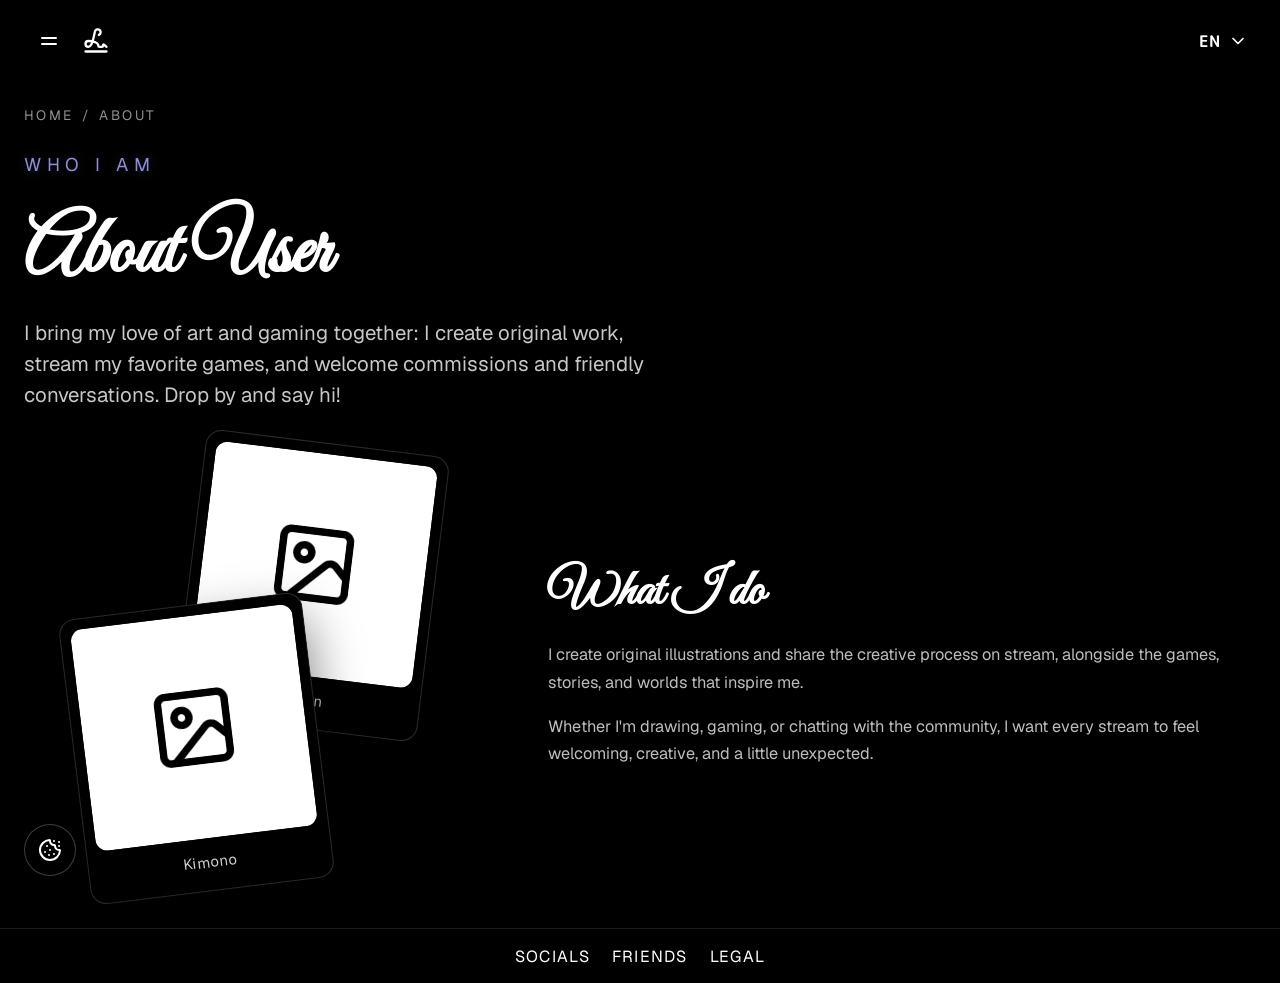
==== commit 0b2fcd78: "Refactor code structure for improved readability and maintainability" ====
--- a/about.html
+++ b/about.html
@@ -76,7 +76,7 @@
 					</nav>
 					<p class="eyebrow" data-i18n="about.eyebrow">WER ICH BIN</p>
 					<h1 data-i18n="about.title">Über Nutzer*in</h1>
-					<p class="about-lead" data-i18n="about.lead">Ich bin Nutzer*in, ein*e anstrebende*r, professionelle*r Künstler*in. Ich zeichne sehr gerne und nehme auch Anfragen an. Schreibt mich gerne an, ich beiße auch nicht!</p>
+					<p class="about-lead" data-i18n="about.lead">Ich verbinde meine Leidenschaft für Kunst und Gaming: Ich erschaffe eigene Werke, streame meine Lieblingsspiele und freue mich über Aufträge und nette Gespräche. Schaut gern vorbei und sagt Hallo!</p>
 				</div>
 			</section>
 
@@ -85,21 +85,21 @@
 					<div class="about-photo-grid">
 						<figure class="photo-frame" role="button" tabindex="0" data-image-trigger data-image-credit="https://vgen.co/Nova_047" aria-label="Kimono Bild vergrößern">
 							<div class="photo-frame-img">
-								<img src="assets/img/pic-1.gif" alt="Momentaufnahme">
+								<img src="assets/img/pic-1.png" alt="Momentaufnahme">
 							</div>
 							<figcaption data-i18n="about.photoCaption1">Kimono</figcaption>
 						</figure>
 						<figure class="photo-frame" role="button" tabindex="0" data-image-trigger data-image-credit="https://erisartzz.carrd.co/" aria-label="Ramen Bild vergrößern">
 							<div class="photo-frame-img">
-								<img src="assets/img/pic-2.jpg" alt="Momentaufnahme">
+								<img src="assets/img/pic-2.png" alt="Momentaufnahme">
 							</div>
 							<figcaption data-i18n="about.photoCaption2">Ramen</figcaption>
 						</figure>
 					</div>
 					<div class="about-story-text">
 						<h2 data-i18n="about.storyTitle">Was ich so mache</h2>
-						<p data-i18n="about.storyText">Ich streame Games, rede über Dinge, die mich begeistern, und nehme euch mit in meine kleinen digitalen Eskalationen. Mal taktisch, mal komplett lost, aber selten ohne Meinung.</p>
-						<p data-i18n="about.storyText2">Zwischen Anime-Rabbit-Holes, Horror, Fantasy und Competitive Grind entsteht Content mit Persönlichkeit. Wenn dabei ein Plan existiert, wurde er vermutlich gerade von mir selbst vergessen.</p>
+						<p data-i18n="about.storyText">Ich zeichne eigene Illustrationen und teile im Stream den kreativen Prozess – neben den Spielen, Geschichten und Welten, die mich inspirieren.</p>
+						<p data-i18n="about.storyText2">Ob beim Zeichnen, Zocken oder Plaudern mit der Community: Meine Streams sollen einladend, kreativ und immer für eine kleine Überraschung gut sein.</p>
 					</div>
 				</div>
 			</section>
--- a/assets/css/styles.css
+++ b/assets/css/styles.css
@@ -73,7 +73,7 @@
 	--header-height: 82px;
 	--content-width: min(1280px, calc(100vw - 48px));
 	--transition: 220ms cubic-bezier(0.22, 1, 0.36, 1);
-	--hero-image: url("../img/hero-bg.jpg");
+	--hero-image: url("../img/hero-bg.png");
 }
 
 * {
